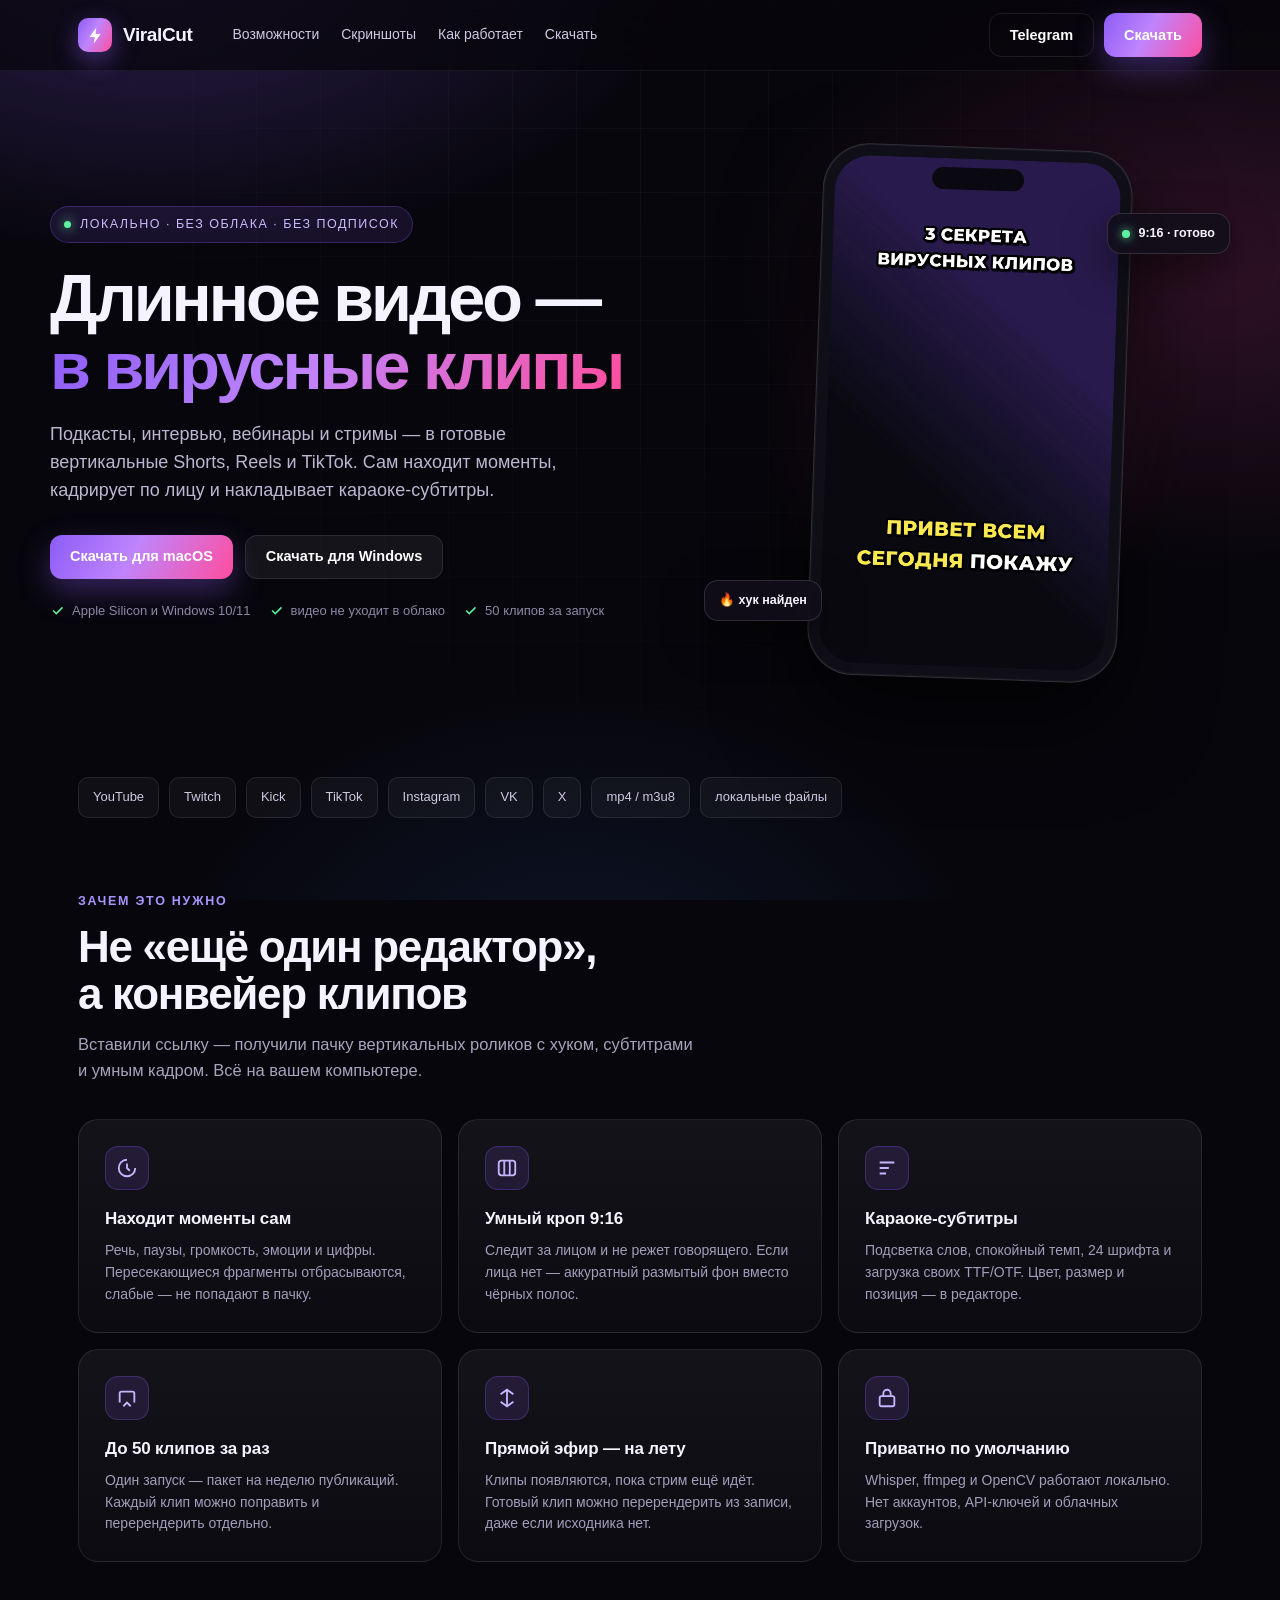
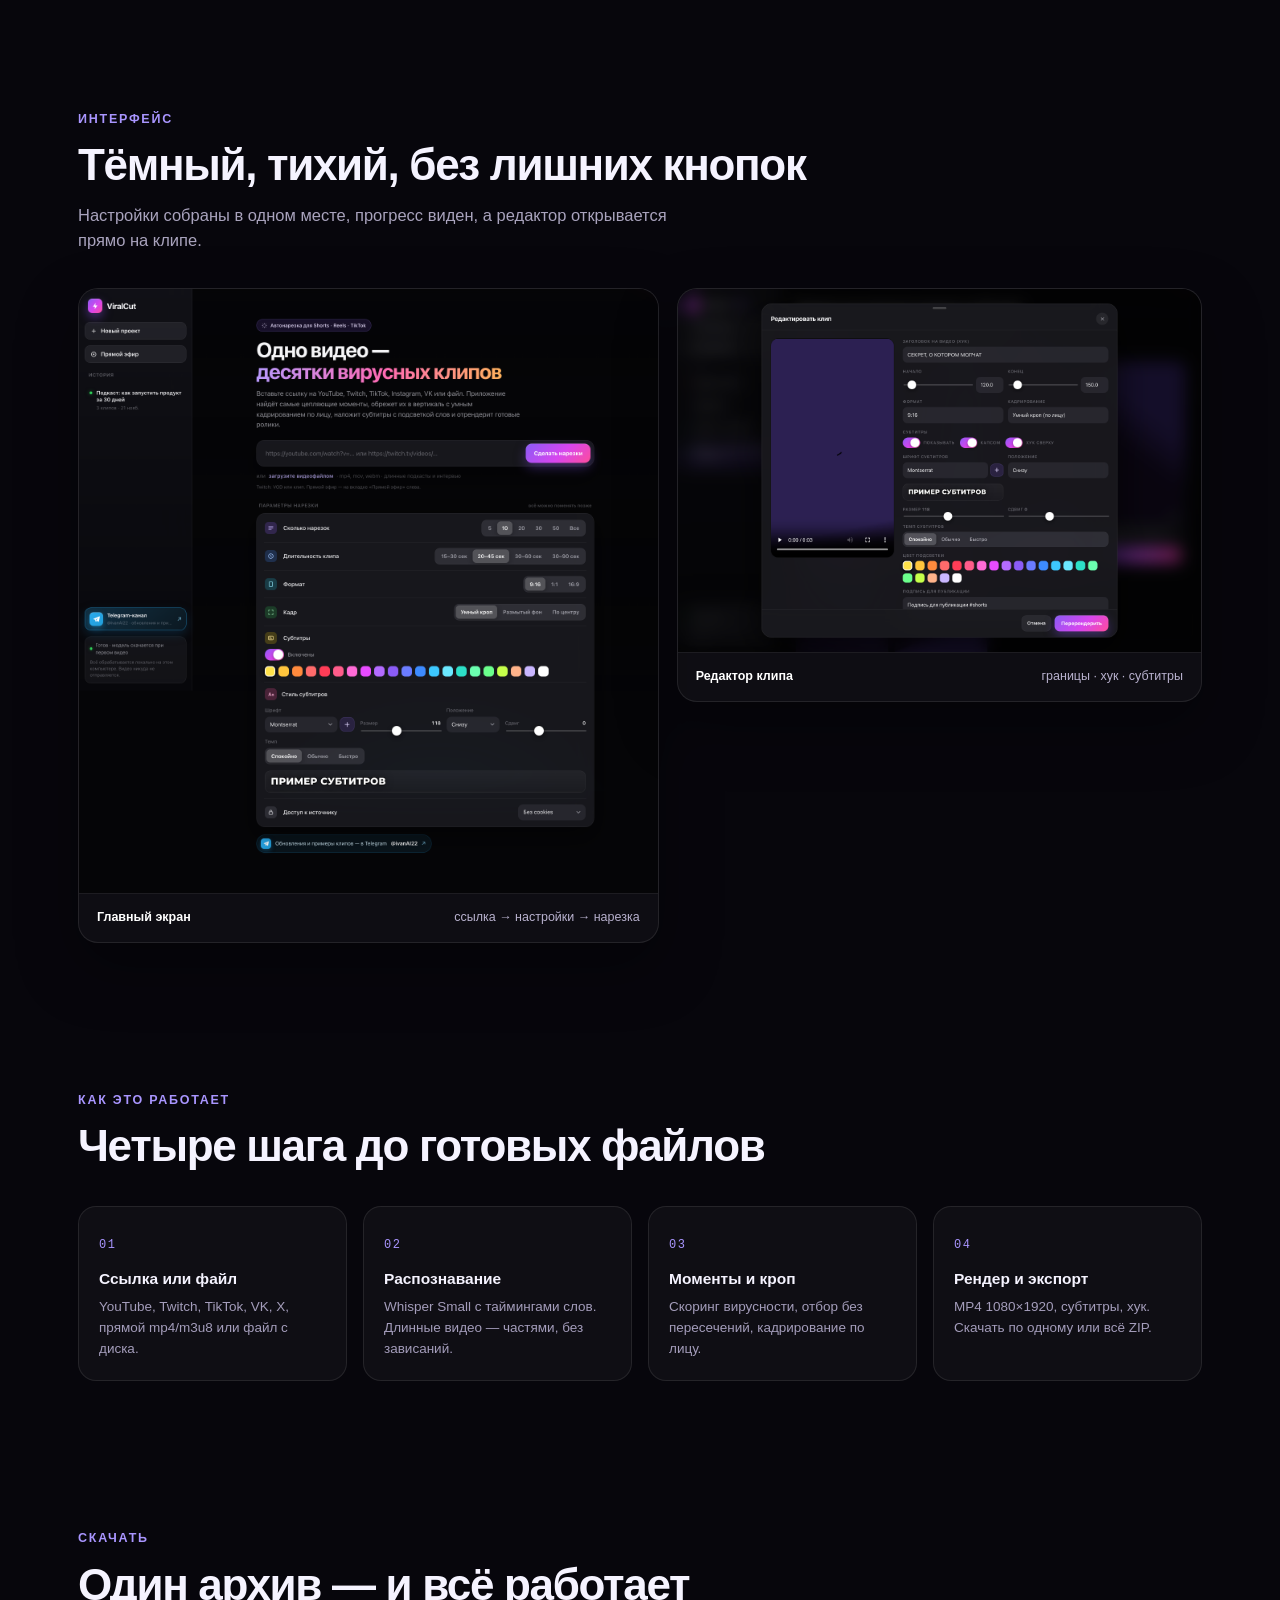
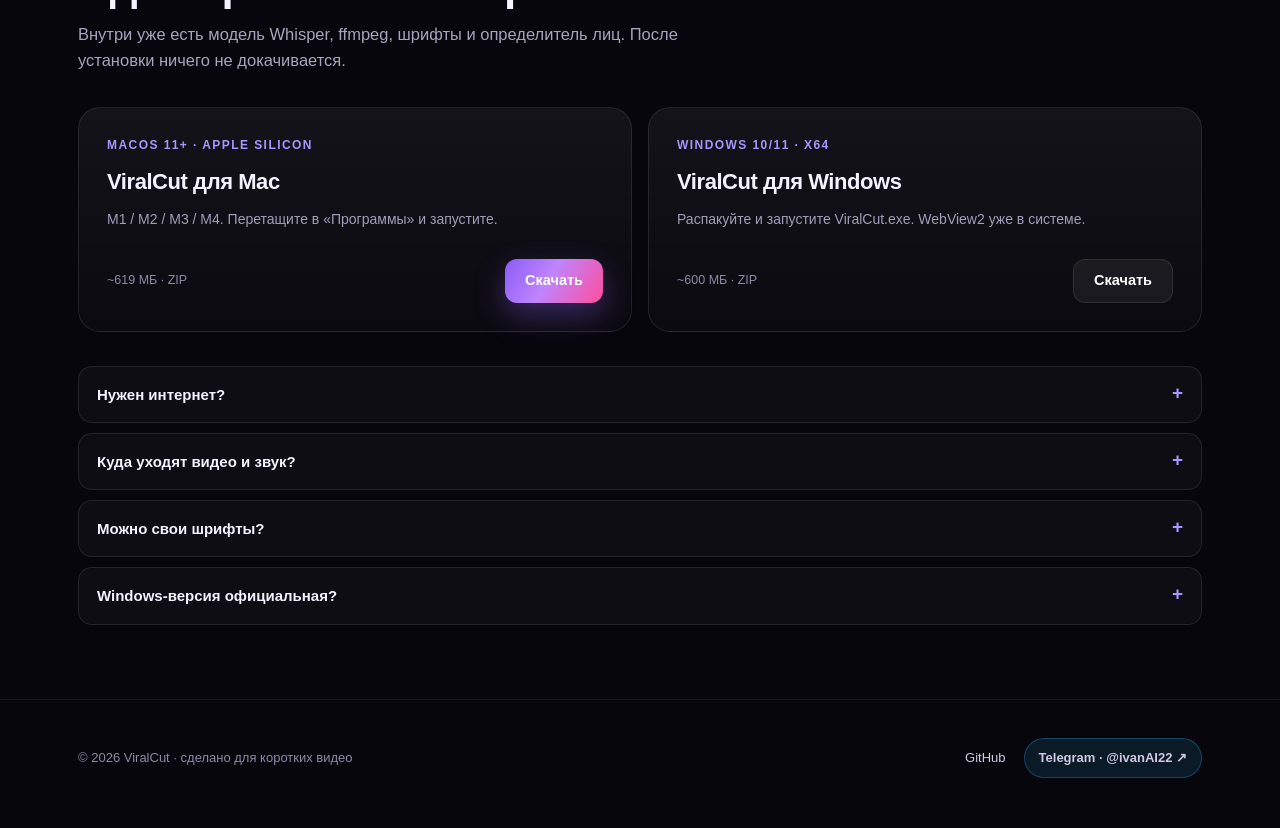
==== docs/index.html @ 321eee7c "VertCut 1.2.0: macOS + Windows, Telegram, GitHub Actions" ====
<!doctype html>
<html lang="ru">
<head>
<meta charset="utf-8">
<meta name="viewport" content="width=device-width, initial-scale=1">
<title>ViralCut — длинное видео в вирусные клипы</title>
<meta name="description" content="ViralCut нарезает длинные видео и стримы в вертикальные клипы для Shorts, Reels и TikTok. Умный кроп, караоке-субтитры, 50 клипов за запуск. Локально, без облака.">
<meta property="og:title" content="ViralCut — длинное видео в вирусные клипы">
<meta property="og:description" content="Подкасты, интервью и стримы — в готовые Shorts, Reels и TikTok. Локально, на macOS и Windows.">
<meta property="og:url" content="https://vanwild11.github.io/viralcut/">
<meta property="og:image" content="https://vanwild11.github.io/viralcut/github/social-preview.png">
<link rel="icon" href="data:image/svg+xml,%3Csvg xmlns='http://www.w3.org/2000/svg' viewBox='0 0 32 32'%3E%3Crect width='32' height='32' rx='9' fill='%238b5cf6'/%3E%3Cpath d='M18 5 9 18h6l-1 9 9-13h-6l1-9z' fill='white'/%3E%3C/svg%3E">
<style>
:root{
  --bg:#07060c; --panel:rgba(255,255,255,.045); --line:rgba(255,255,255,.09);
  --text:#f5f3ff; --muted:#a9a3bd; --violet:#8b5cf6; --pink:#ff4d9d;
  --grad:linear-gradient(120deg,#8b5cf6,#c084fc 45%,#ff4d9d);
  --ease:cubic-bezier(.2,.8,.2,1);
}
*{box-sizing:border-box}
html{scroll-behavior:smooth}
body{margin:0;background:var(--bg);color:var(--text);font:16px/1.55 -apple-system,BlinkMacSystemFont,"SF Pro Display","Segoe UI",Roboto,sans-serif;overflow-x:hidden}
a{color:inherit;text-decoration:none}
.bg{position:fixed;inset:0;z-index:-2;background:
  radial-gradient(900px 500px at 12% -5%,rgba(139,92,246,.28),transparent 60%),
  radial-gradient(800px 500px at 95% 30%,rgba(255,77,157,.16),transparent 60%),
  radial-gradient(700px 500px at 45% 110%,rgba(59,130,246,.12),transparent 60%),
  #07060c}
.bg:after{content:"";position:absolute;inset:0;background-image:linear-gradient(rgba(255,255,255,.035) 1px,transparent 1px),linear-gradient(90deg,rgba(255,255,255,.035) 1px,transparent 1px);background-size:64px 64px;mask-image:radial-gradient(ellipse at 50% 20%,#000 0%,transparent 72%)}
.wrap{max-width:1180px;margin:0 auto;padding:0 28px}
nav{position:sticky;top:0;z-index:20;backdrop-filter:blur(22px);background:rgba(7,6,12,.72);border-bottom:1px solid rgba(255,255,255,.06)}
.nav-in{height:70px;display:flex;align-items:center;gap:26px}
.brand{display:flex;align-items:center;gap:11px;font-weight:750;font-size:19px;letter-spacing:-.02em}
.mark{width:34px;height:34px;border-radius:10px;background:var(--grad);display:grid;place-items:center;box-shadow:0 8px 24px rgba(139,92,246,.45)}
.mark svg{width:19px;height:19px}
.links{display:flex;gap:22px;margin-left:14px;font-size:14px;color:#cfc9e2}
.links a:hover{color:#fff}
.nav-cta{margin-left:auto;display:flex;gap:10px;align-items:center}
.btn{display:inline-flex;align-items:center;justify-content:center;gap:9px;height:44px;padding:0 20px;border-radius:12px;font-weight:650;font-size:14.5px;border:1px solid var(--line);background:rgba(255,255,255,.06);color:#fff;transition:transform .2s var(--ease),background .2s,border-color .2s;white-space:nowrap}
.btn:hover{transform:translateY(-1px);background:rgba(255,255,255,.1);border-color:rgba(255,255,255,.18)}
.btn.primary{background:var(--grad);border:0;box-shadow:0 12px 30px rgba(139,92,246,.35)}
.btn.primary:hover{box-shadow:0 16px 40px rgba(255,77,157,.3)}
.btn.ghost{background:transparent}
.hero{padding:76px 0 64px;display:grid;grid-template-columns:1.08fr .92fr;gap:50px;align-items:center}
.eyebrow{display:inline-flex;align-items:center;gap:9px;font-size:12.5px;letter-spacing:.12em;text-transform:uppercase;color:#cbbcff;background:rgba(139,92,246,.12);border:1px solid rgba(139,92,246,.28);padding:8px 13px;border-radius:100px}
.eyebrow i{width:7px;height:7px;border-radius:50%;background:#5ef2a0;box-shadow:0 0 12px #5ef2a0}
h1{font-size:clamp(40px,5.2vw,70px);line-height:1.02;letter-spacing:-.045em;margin:22px 0 20px;font-weight:800}
.grad{background:var(--grad);-webkit-background-clip:text;background-clip:text;color:transparent}
.lead{color:#bdb6d1;font-size:18px;max-width:520px;margin:0 0 30px}
.hero-actions{display:flex;gap:12px;flex-wrap:wrap}
.hero-note{display:flex;gap:18px;margin-top:22px;color:#8f88a6;font-size:13px;flex-wrap:wrap}
.hero-note span{display:flex;align-items:center;gap:7px}
.hero-note svg{width:15px;height:15px;color:#5ef2a0}
.phone-wrap{position:relative;display:flex;justify-content:center}
.phone-wrap:before{content:"";position:absolute;width:min(420px,100%);height:420px;border-radius:50%;background:radial-gradient(circle,rgba(255,77,157,.28),transparent 65%);filter:blur(30px);top:70px}
.phone{position:relative;width:310px;border-radius:46px;background:#100e17;border:1px solid rgba(255,255,255,.14);padding:11px;box-shadow:0 40px 90px rgba(0,0,0,.65),0 0 0 1px rgba(255,255,255,.04) inset;transform:rotate(2deg)}
.phone img{display:block;width:100%;border-radius:36px}
.phone .notch{position:absolute;left:50%;top:20px;transform:translateX(-50%);width:92px;height:22px;border-radius:12px;background:#0a0810;z-index:2}
.float{position:absolute;background:rgba(18,15,27,.86);border:1px solid rgba(255,255,255,.13);border-radius:14px;padding:10px 14px;font-size:12.5px;font-weight:650;backdrop-filter:blur(14px);box-shadow:0 16px 40px rgba(0,0,0,.5);display:flex;align-items:center;gap:8px}
.float.a{top:66px;right:0}
.float.b{bottom:58px;left:-6px}
.float i{width:8px;height:8px;border-radius:50%;background:#5ef2a0;box-shadow:0 0 10px #5ef2a0}
section{padding:74px 0}
.kicker{color:#a995ff;font-size:12.5px;letter-spacing:.14em;text-transform:uppercase;font-weight:700}
h2{font-size:clamp(30px,3.6vw,44px);line-height:1.08;letter-spacing:-.03em;margin:12px 0 14px;font-weight:780}
.sub{color:var(--muted);max-width:620px;margin:0;font-size:16.5px}
.platforms{display:flex;gap:10px;flex-wrap:wrap;margin-top:34px}
.plat{font-size:13px;color:#cfc9e2;border:1px solid var(--line);background:rgba(255,255,255,.04);padding:9px 14px;border-radius:10px}
.features{display:grid;grid-template-columns:repeat(3,1fr);gap:16px;margin-top:36px}
.card{position:relative;background:linear-gradient(180deg,rgba(255,255,255,.055),rgba(255,255,255,.022));border:1px solid var(--line);border-radius:20px;padding:26px;overflow:hidden;transition:transform .25s var(--ease),border-color .25s}
.card:hover{transform:translateY(-3px);border-color:rgba(255,255,255,.18)}
.card:before{content:"";position:absolute;inset:0;background:radial-gradient(320px 160px at 10% 0%,rgba(139,92,246,.18),transparent 70%);opacity:0;transition:opacity .25s}
.card:hover:before{opacity:1}
.ico{width:44px;height:44px;border-radius:13px;display:grid;place-items:center;background:rgba(139,92,246,.14);border:1px solid rgba(139,92,246,.28);margin-bottom:16px}
.ico svg{width:22px;height:22px;color:#c4b5fd}
.card h3{margin:0 0 8px;font-size:17px;letter-spacing:-.01em}
.card p{margin:0;color:#a49dbb;font-size:14px;line-height:1.55}
.shots{display:grid;grid-template-columns:1.05fr .95fr;gap:18px;margin-top:34px;align-items:start}
.shot{border:1px solid var(--line);border-radius:20px;overflow:hidden;background:rgba(255,255,255,.03);box-shadow:0 24px 60px rgba(0,0,0,.35)}
.shot img{display:block;width:100%}
.shot .cap{display:flex;justify-content:space-between;gap:10px;padding:14px 18px;color:#b9b2cf;font-size:12.5px;border-top:1px solid rgba(255,255,255,.06)}
.shot .cap b{color:#fff;font-weight:600}
.steps{display:grid;grid-template-columns:repeat(4,1fr);gap:16px;margin-top:36px;counter-reset:s}
.step{position:relative;padding:24px 20px 20px;border-radius:18px;border:1px solid var(--line);background:rgba(255,255,255,.035)}
.step:before{counter-increment:s;content:counter(s,decimal-leading-zero);font-family:ui-monospace,Menlo,monospace;font-size:12px;color:#a995ff;letter-spacing:.12em}
.step h4{margin:12px 0 6px;font-size:15.5px}
.step p{margin:0;color:#a49dbb;font-size:13.5px}
.dl{display:grid;grid-template-columns:1fr 1fr;gap:16px;margin-top:34px}
.dlcard{border:1px solid var(--line);border-radius:22px;padding:28px;background:linear-gradient(180deg,rgba(255,255,255,.055),rgba(255,255,255,.02));display:flex;flex-direction:column;gap:10px}
.dlcard .os{font-size:12px;letter-spacing:.12em;text-transform:uppercase;color:#a995ff;font-weight:700}
.dlcard h3{margin:0;font-size:22px;letter-spacing:-.02em}
.dlcard p{margin:0;color:#a49dbb;font-size:14px}
.dlcard .meta{margin-top:auto;padding-top:18px;display:flex;align-items:center;justify-content:space-between;gap:10px;color:#8f88a6;font-size:12.5px}
.faq{margin-top:34px;display:grid;gap:10px}
details{border:1px solid var(--line);border-radius:14px;background:rgba(255,255,255,.03);padding:0 18px}
summary{cursor:pointer;padding:16px 0;font-weight:600;font-size:15px;list-style:none;display:flex;justify-content:space-between;gap:12px}
summary::-webkit-details-marker{display:none}
summary:after{content:"+";color:#a995ff;font-size:19px;line-height:1}
details[open] summary:after{content:"–"}
details p{color:#a49dbb;font-size:14px;margin:0 0 16px}
footer{border-top:1px solid rgba(255,255,255,.07);padding:38px 0 50px;color:#8f88a6;font-size:13px}
.foot{display:flex;justify-content:space-between;gap:20px;flex-wrap:wrap;align-items:center}
.foot a{color:#cfc9e2}
.foot a:hover{color:#fff}
.telegram{display:inline-flex;align-items:center;gap:9px;background:rgba(42,171,238,.12);border:1px solid rgba(42,171,238,.3);color:#bfe9ff;padding:9px 14px;border-radius:100px;font-weight:600;font-size:13px}
.telegram:hover{background:rgba(42,171,238,.2)}
@media (max-width:960px){
  .hero{grid-template-columns:1fr;padding-top:48px;gap:36px}
  .phone-wrap{order:-1}
  .phone{width:270px}
  .features{grid-template-columns:1fr 1fr}
  .steps{grid-template-columns:1fr 1fr}
  .shots,.dl{grid-template-columns:1fr}
  .links{display:none}
}
@media (max-width:620px){
  .wrap{padding:0 18px}
  .hero{padding:36px 0 30px}
  h1{font-size:40px}
  .lead{font-size:16px}
  .features{grid-template-columns:1fr}
  .steps{grid-template-columns:1fr}
  section{padding:52px 0}
  .nav-cta .btn.ghost{display:none}
  .float.a{right:0}
  .float.b{left:0}
}
</style>
</head>
<body>
<div class="bg"></div>

<nav>
  <div class="wrap nav-in">
    <a class="brand" href="#top">
      <span class="mark"><svg viewBox="0 0 24 24" fill="none"><path d="M13 2 4.5 14H11l-1 8 8.5-12H12l1-8z" fill="#fff"/></svg></span>
      ViralCut
    </a>
    <div class="links">
      <a href="#features">Возможности</a>
      <a href="#shots">Скриншоты</a>
      <a href="#how">Как работает</a>
      <a href="#download">Скачать</a>
    </div>
    <div class="nav-cta">
      <a class="btn ghost" href="https://t.me/ivanAI22">Telegram</a>
      <a class="btn primary" href="#download">Скачать</a>
    </div>
  </div>
</nav>

<main id="top">
  <div class="wrap hero">
    <div>
      <span class="eyebrow"><i></i> локально · без облака · без подписок</span>
      <h1>Длинное видео —<br><span class="grad">в вирусные клипы</span></h1>
      <p class="lead">Подкасты, интервью, вебинары и стримы — в готовые вертикальные Shorts, Reels и TikTok. Сам находит моменты, кадрирует по лицу и накладывает караоке-субтитры.</p>
      <div class="hero-actions">
        <a class="btn primary" href="https://github.com/vanwild11/viralcut/releases/latest/download/ViralCut-1.2.0-macOS-arm64.zip">Скачать для macOS</a>
        <a class="btn" href="https://github.com/vanwild11/viralcut/releases/latest/download/ViralCut-1.2.0-windows-x64.zip">Скачать для Windows</a>
      </div>
      <div class="hero-note">
        <span><svg viewBox="0 0 24 24" fill="none" stroke="currentColor" stroke-width="2.4"><path d="m5 12 5 5L20 7"/></svg> Apple Silicon и Windows 10/11</span>
        <span><svg viewBox="0 0 24 24" fill="none" stroke="currentColor" stroke-width="2.4"><path d="m5 12 5 5L20 7"/></svg> видео не уходит в облако</span>
        <span><svg viewBox="0 0 24 24" fill="none" stroke="currentColor" stroke-width="2.4"><path d="m5 12 5 5L20 7"/></svg> 50 клипов за запуск</span>
      </div>
    </div>
    <div class="phone-wrap">
      <div class="phone"><span class="notch"></span><img src="screenshots/subtitles-karaoke.png" alt="Караоке-субтитры ViralCut"></div>
      <div class="float a"><i></i> 9:16 · готово</div>
      <div class="float b">🔥 хук найден</div>
    </div>
  </div>

  <div class="wrap">
    <div class="platforms">
      <span class="plat">YouTube</span><span class="plat">Twitch</span><span class="plat">Kick</span>
      <span class="plat">TikTok</span><span class="plat">Instagram</span><span class="plat">VK</span>
      <span class="plat">X</span><span class="plat">mp4 / m3u8</span><span class="plat">локальные файлы</span>
    </div>
  </div>

  <section id="features">
    <div class="wrap">
      <div class="kicker">Зачем это нужно</div>
      <h2>Не «ещё один редактор»,<br>а конвейер клипов</h2>
      <p class="sub">Вставили ссылку — получили пачку вертикальных роликов с хуком, субтитрами и умным кадром. Всё на вашем компьютере.</p>
      <div class="features">
        <div class="card"><div class="ico"><svg viewBox="0 0 24 24" fill="none" stroke="currentColor" stroke-width="2"><path d="M12 3a9 9 0 1 0 9 9"/><path d="M12 7v5l3 3"/></svg></div><h3>Находит моменты сам</h3><p>Речь, паузы, громкость, эмоции и цифры. Пересекающиеся фрагменты отбрасываются, слабые — не попадают в пачку.</p></div>
        <div class="card"><div class="ico"><svg viewBox="0 0 24 24" fill="none" stroke="currentColor" stroke-width="2"><rect x="3" y="4" width="18" height="16" rx="3"/><path d="M9 4v16M15 4v16"/></svg></div><h3>Умный кроп 9:16</h3><p>Следит за лицом и не режет говорящего. Если лица нет — аккуратный размытый фон вместо чёрных полос.</p></div>
        <div class="card"><div class="ico"><svg viewBox="0 0 24 24" fill="none" stroke="currentColor" stroke-width="2"><path d="M4 6h16M4 12h10M4 18h7"/></svg></div><h3>Караоке-субтитры</h3><p>Подсветка слов, спокойный темп, 24 шрифта и загрузка своих TTF/OTF. Цвет, размер и позиция — в редакторе.</p></div>
        <div class="card"><div class="ico"><svg viewBox="0 0 24 24" fill="none" stroke="currentColor" stroke-width="2"><path d="M4 17V7a2 2 0 0 1 2-2h12a2 2 0 0 1 2 2v10"/><path d="m8 21 4-4 4 4"/></svg></div><h3>До 50 клипов за раз</h3><p>Один запуск — пакет на неделю публикаций. Каждый клип можно поправить и перерендерить отдельно.</p></div>
        <div class="card"><div class="ico"><svg viewBox="0 0 24 24" fill="none" stroke="currentColor" stroke-width="2"><path d="M12 3v18M5 8l7-5 7 5M5 16l7 5 7-5"/></svg></div><h3>Прямой эфир — на лету</h3><p>Клипы появляются, пока стрим ещё идёт. Готовый клип можно перерендерить из записи, даже если исходника нет.</p></div>
        <div class="card"><div class="ico"><svg viewBox="0 0 24 24" fill="none" stroke="currentColor" stroke-width="2"><rect x="4" y="10" width="16" height="11" rx="2"/><path d="M8 10V7a4 4 0 0 1 8 0v3"/></svg></div><h3>Приватно по умолчанию</h3><p>Whisper, ffmpeg и OpenCV работают локально. Нет аккаунтов, API-ключей и облачных загрузок.</p></div>
      </div>
    </div>
  </section>

  <section id="shots">
    <div class="wrap">
      <div class="kicker">Интерфейс</div>
      <h2>Тёмный, тихий, без лишних кнопок</h2>
      <p class="sub">Настройки собраны в одном месте, прогресс виден, а редактор открывается прямо на клипе.</p>
      <div class="shots">
        <div class="shot"><img src="screenshots/ui-home-ios.png" alt="Главный экран ViralCut"><div class="cap"><b>Главный экран</b><span>ссылка → настройки → нарезка</span></div></div>
        <div class="shot"><img src="screenshots/ui-editor-ios.png" alt="Редактор клипа"><div class="cap"><b>Редактор клипа</b><span>границы · хук · субтитры</span></div></div>
      </div>
    </div>
  </section>

  <section id="how">
    <div class="wrap">
      <div class="kicker">Как это работает</div>
      <h2>Четыре шага до готовых файлов</h2>
      <div class="steps">
        <div class="step"><h4>Ссылка или файл</h4><p>YouTube, Twitch, TikTok, VK, X, прямой mp4/m3u8 или файл с диска.</p></div>
        <div class="step"><h4>Распознавание</h4><p>Whisper Small с таймингами слов. Длинные видео — частями, без зависаний.</p></div>
        <div class="step"><h4>Моменты и кроп</h4><p>Скоринг вирусности, отбор без пересечений, кадрирование по лицу.</p></div>
        <div class="step"><h4>Рендер и экспорт</h4><p>MP4 1080×1920, субтитры, хук. Скачать по одному или всё ZIP.</p></div>
      </div>
    </div>
  </section>

  <section id="download">
    <div class="wrap">
      <div class="kicker">Скачать</div>
      <h2>Один архив — и всё работает</h2>
      <p class="sub">Внутри уже есть модель Whisper, ffmpeg, шрифты и определитель лиц. После установки ничего не докачивается.</p>
      <div class="dl">
        <div class="dlcard">
          <span class="os">macOS 11+ · Apple Silicon</span>
          <h3>ViralCut для Mac</h3>
          <p>M1 / M2 / M3 / M4. Перетащите в «Программы» и запустите.</p>
          <div class="meta"><span>~619 МБ · ZIP</span><a class="btn primary" href="https://github.com/vanwild11/viralcut/releases/latest/download/ViralCut-1.2.0-macOS-arm64.zip">Скачать</a></div>
        </div>
        <div class="dlcard">
          <span class="os">Windows 10/11 · x64</span>
          <h3>ViralCut для Windows</h3>
          <p>Распакуйте и запустите ViralCut.exe. WebView2 уже в системе.</p>
          <div class="meta"><span>~600 МБ · ZIP</span><a class="btn" href="https://github.com/vanwild11/viralcut/releases/latest/download/ViralCut-1.2.0-windows-x64.zip">Скачать</a></div>
        </div>
      </div>
      <div class="faq">
        <details><summary>Нужен интернет?</summary><p>Только чтобы скачать видео по ссылке. Нарезка, распознавание и рендер идут локально.</p></details>
        <details><summary>Куда уходят видео и звук?</summary><p>Никуда. Всё лежит в папке приложения на вашем компьютере: `%APPDATA%\\ViralCut` на Windows или `~/Library/Application Support/ViralCut` на macOS.</p></details>
        <details><summary>Можно свои шрифты?</summary><p>Да, TTF/OTF загружаются в редакторе и шаблоне. В комплекте 24 шрифта, включая рукописные и спортивные.</p></details>
        <details><summary>Windows-версия официальная?</summary><p>Да, собирается из того же кода через GitHub Actions. macOS-архив подписан ad-hoc, поэтому первый запуск может потребовать «Открыть» через правый клик.</p></details>
      </div>
    </div>
  </section>
</main>

<footer>
  <div class="wrap foot">
    <div>© 2026 ViralCut · сделано для коротких видео</div>
    <div style="display:flex;gap:18px;align-items:center;flex-wrap:wrap">
      <a href="https://github.com/vanwild11/viralcut">GitHub</a>
      <a class="telegram" href="https://t.me/ivanAI22">Telegram · @ivanAI22 ↗</a>
    </div>
  </div>
</footer>
</body>
</html>
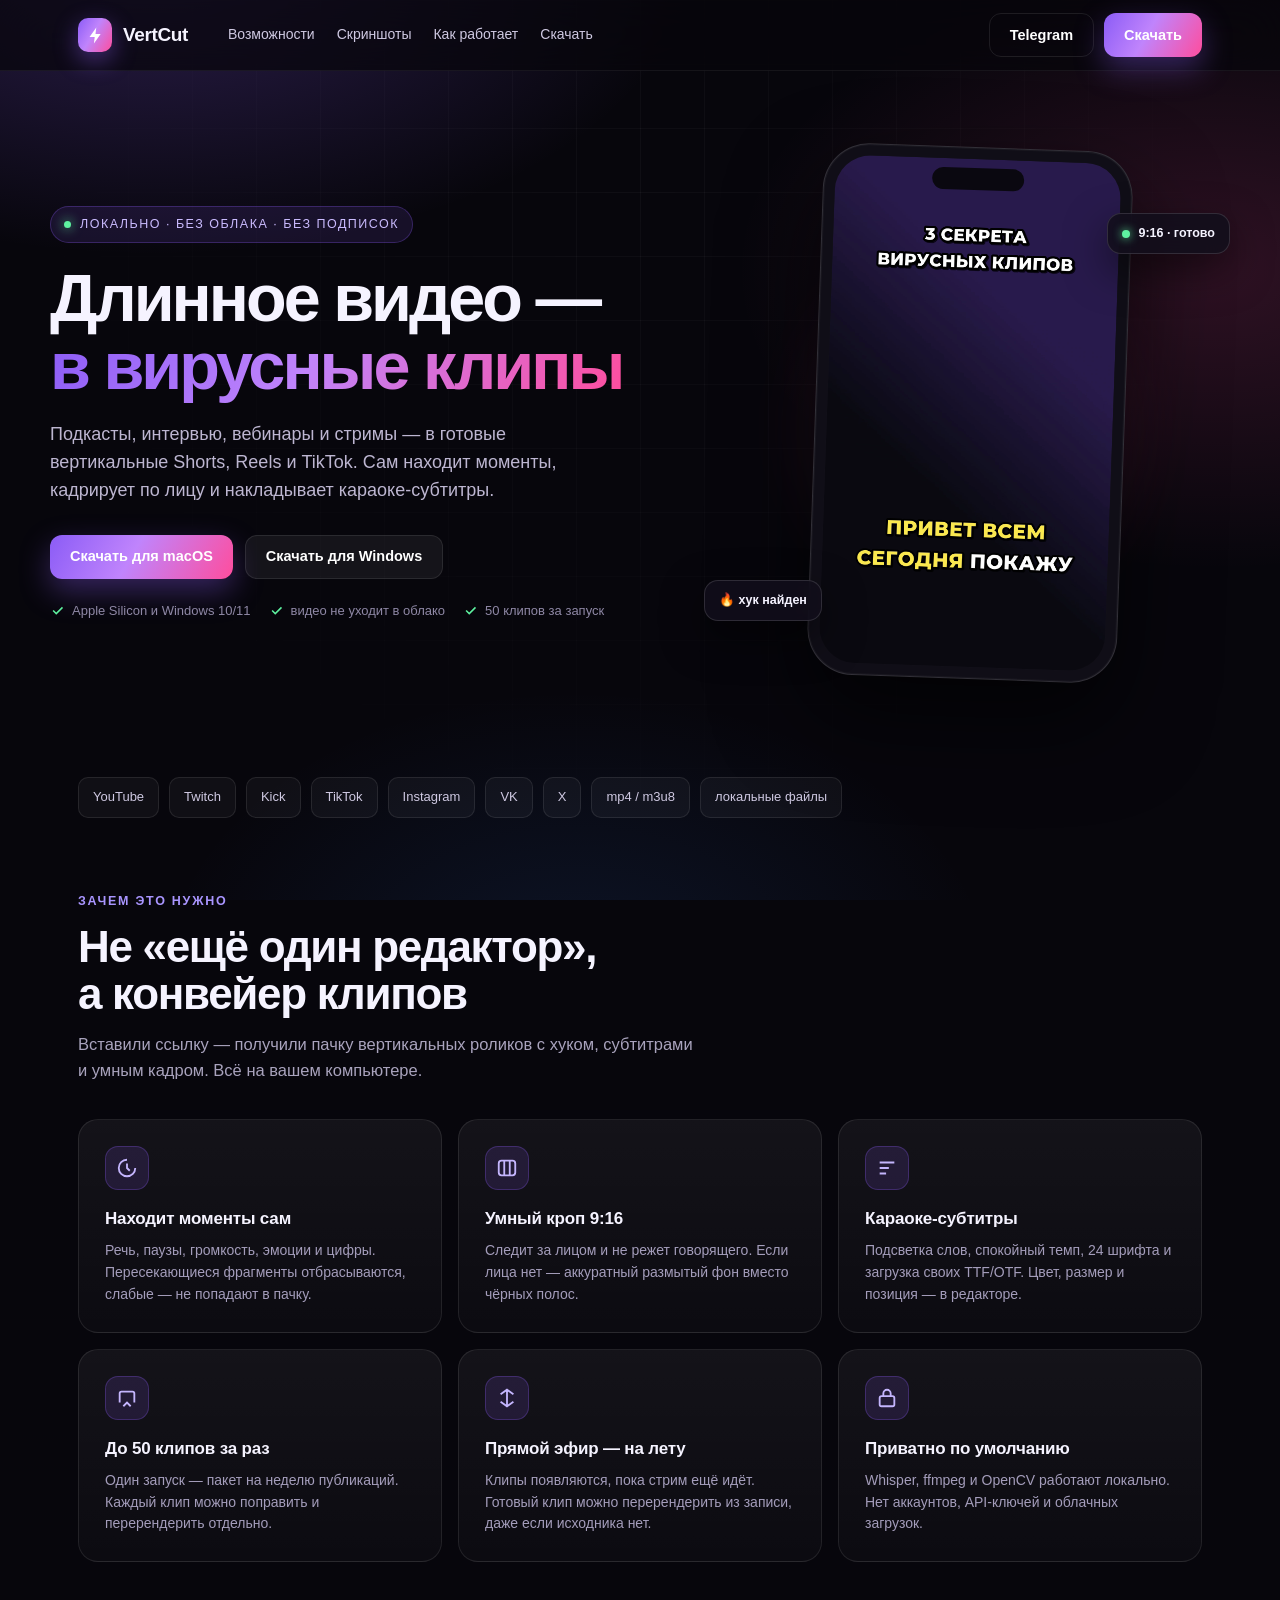
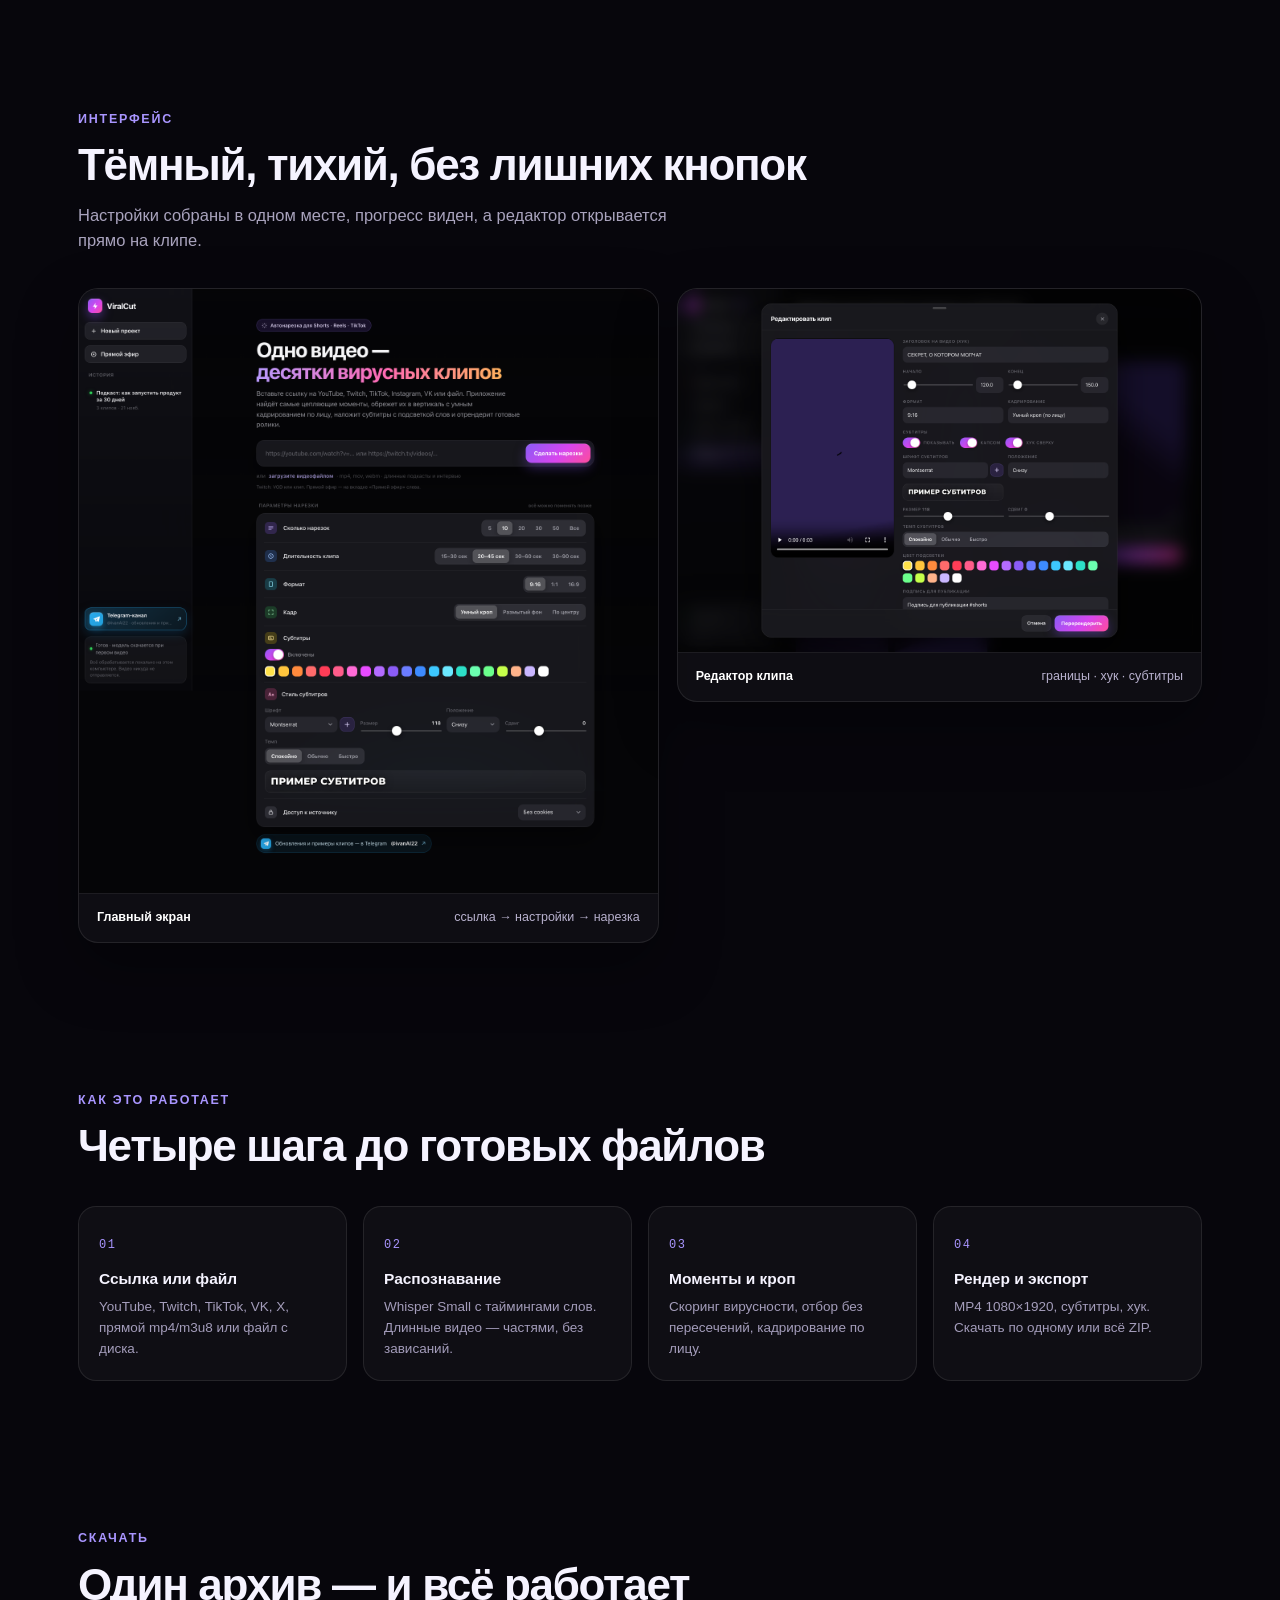
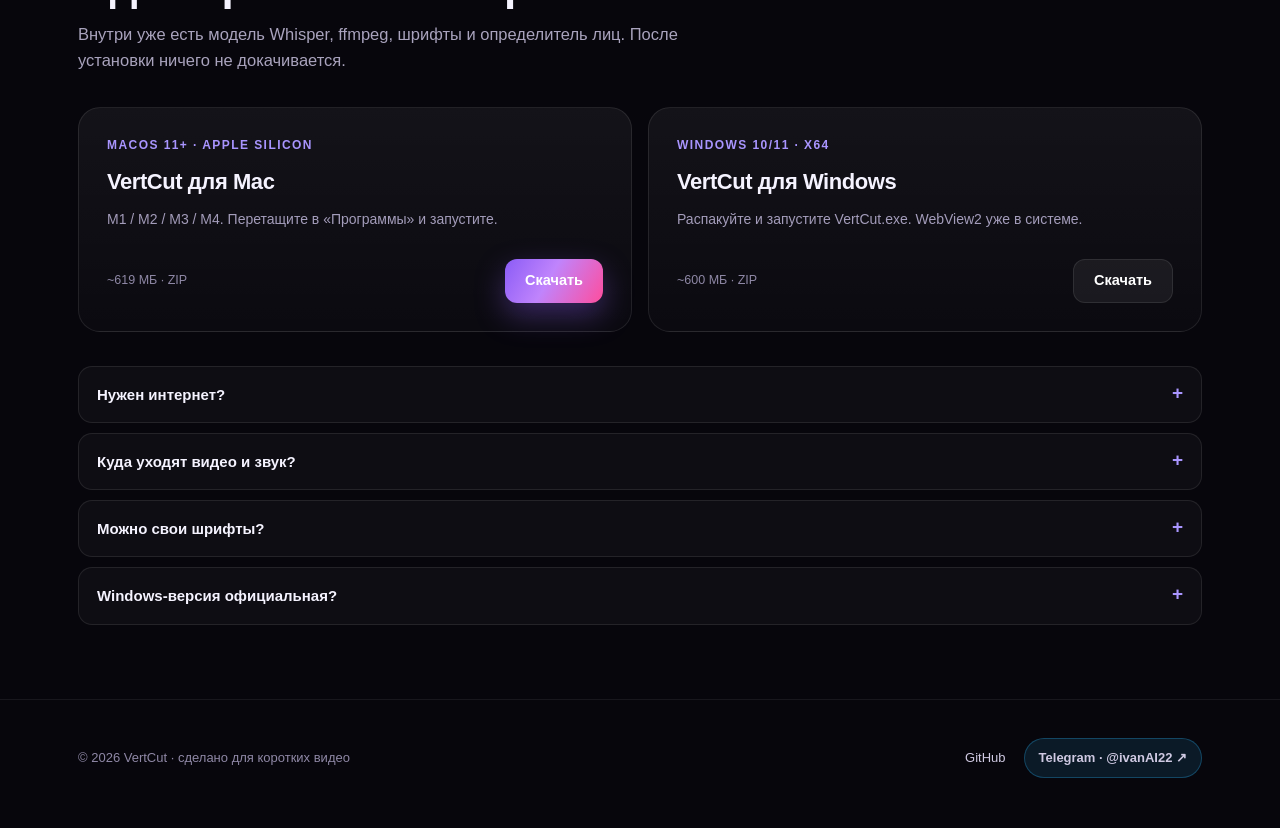
==== commit fc0302e1: "Rebrand to VertCut: package, paths, blue palette, new icon vertcut -> vertcut package, VERTCUT_* -> " ====
--- a/docs/index.html
+++ b/docs/index.html
@@ -3,12 +3,12 @@
 <head>
 <meta charset="utf-8">
 <meta name="viewport" content="width=device-width, initial-scale=1">
-<title>ViralCut — длинное видео в вирусные клипы</title>
-<meta name="description" content="ViralCut нарезает длинные видео и стримы в вертикальные клипы для Shorts, Reels и TikTok. Умный кроп, караоке-субтитры, 50 клипов за запуск. Локально, без облака.">
-<meta property="og:title" content="ViralCut — длинное видео в вирусные клипы">
+<title>VertCut — длинное видео в вирусные клипы</title>
+<meta name="description" content="VertCut нарезает длинные видео и стримы в вертикальные клипы для Shorts, Reels и TikTok. Умный кроп, караоке-субтитры, 50 клипов за запуск. Локально, без облака.">
+<meta property="og:title" content="VertCut — длинное видео в вирусные клипы">
 <meta property="og:description" content="Подкасты, интервью и стримы — в готовые Shorts, Reels и TikTok. Локально, на macOS и Windows.">
-<meta property="og:url" content="https://vanwild11.github.io/viralcut/">
-<meta property="og:image" content="https://vanwild11.github.io/viralcut/github/social-preview.png">
+<meta property="og:url" content="https://vanwild11.github.io/vertcut/">
+<meta property="og:image" content="https://vanwild11.github.io/vertcut/github/social-preview.png">
 <link rel="icon" href="data:image/svg+xml,%3Csvg xmlns='http://www.w3.org/2000/svg' viewBox='0 0 32 32'%3E%3Crect width='32' height='32' rx='9' fill='%238b5cf6'/%3E%3Cpath d='M18 5 9 18h6l-1 9 9-13h-6l1-9z' fill='white'/%3E%3C/svg%3E">
 <style>
 :root{
@@ -134,7 +134,7 @@
   <div class="wrap nav-in">
     <a class="brand" href="#top">
       <span class="mark"><svg viewBox="0 0 24 24" fill="none"><path d="M13 2 4.5 14H11l-1 8 8.5-12H12l1-8z" fill="#fff"/></svg></span>
-      ViralCut
+      VertCut
     </a>
     <div class="links">
       <a href="#features">Возможности</a>
@@ -156,8 +156,8 @@
       <h1>Длинное видео —<br><span class="grad">в вирусные клипы</span></h1>
       <p class="lead">Подкасты, интервью, вебинары и стримы — в готовые вертикальные Shorts, Reels и TikTok. Сам находит моменты, кадрирует по лицу и накладывает караоке-субтитры.</p>
       <div class="hero-actions">
-        <a class="btn primary" href="https://github.com/vanwild11/viralcut/releases/latest/download/ViralCut-1.2.0-macOS-arm64.zip">Скачать для macOS</a>
-        <a class="btn" href="https://github.com/vanwild11/viralcut/releases/latest/download/ViralCut-1.2.0-windows-x64.zip">Скачать для Windows</a>
+        <a class="btn primary" href="https://github.com/vanwild11/viralcut/releases/latest/download/VertCut-1.2.1-macOS-arm64.zip">Скачать для macOS</a>
+        <a class="btn" href="https://github.com/vanwild11/viralcut/releases/latest/download/VertCut-1.2.1-windows-x64.zip">Скачать для Windows</a>
       </div>
       <div class="hero-note">
         <span><svg viewBox="0 0 24 24" fill="none" stroke="currentColor" stroke-width="2.4"><path d="m5 12 5 5L20 7"/></svg> Apple Silicon и Windows 10/11</span>
@@ -166,7 +166,7 @@
       </div>
     </div>
     <div class="phone-wrap">
-      <div class="phone"><span class="notch"></span><img src="screenshots/subtitles-karaoke.png" alt="Караоке-субтитры ViralCut"></div>
+      <div class="phone"><span class="notch"></span><img src="screenshots/subtitles-karaoke.png" alt="Караоке-субтитры VertCut"></div>
       <div class="float a"><i></i> 9:16 · готово</div>
       <div class="float b">🔥 хук найден</div>
     </div>
@@ -202,7 +202,7 @@
       <h2>Тёмный, тихий, без лишних кнопок</h2>
       <p class="sub">Настройки собраны в одном месте, прогресс виден, а редактор открывается прямо на клипе.</p>
       <div class="shots">
-        <div class="shot"><img src="screenshots/ui-home-ios.png" alt="Главный экран ViralCut"><div class="cap"><b>Главный экран</b><span>ссылка → настройки → нарезка</span></div></div>
+        <div class="shot"><img src="screenshots/ui-home-ios.png" alt="Главный экран VertCut"><div class="cap"><b>Главный экран</b><span>ссылка → настройки → нарезка</span></div></div>
         <div class="shot"><img src="screenshots/ui-editor-ios.png" alt="Редактор клипа"><div class="cap"><b>Редактор клипа</b><span>границы · хук · субтитры</span></div></div>
       </div>
     </div>
@@ -229,20 +229,20 @@
       <div class="dl">
         <div class="dlcard">
           <span class="os">macOS 11+ · Apple Silicon</span>
-          <h3>ViralCut для Mac</h3>
+          <h3>VertCut для Mac</h3>
           <p>M1 / M2 / M3 / M4. Перетащите в «Программы» и запустите.</p>
-          <div class="meta"><span>~619 МБ · ZIP</span><a class="btn primary" href="https://github.com/vanwild11/viralcut/releases/latest/download/ViralCut-1.2.0-macOS-arm64.zip">Скачать</a></div>
+          <div class="meta"><span>~619 МБ · ZIP</span><a class="btn primary" href="https://github.com/vanwild11/viralcut/releases/latest/download/VertCut-1.2.1-macOS-arm64.zip">Скачать</a></div>
         </div>
         <div class="dlcard">
           <span class="os">Windows 10/11 · x64</span>
-          <h3>ViralCut для Windows</h3>
-          <p>Распакуйте и запустите ViralCut.exe. WebView2 уже в системе.</p>
-          <div class="meta"><span>~600 МБ · ZIP</span><a class="btn" href="https://github.com/vanwild11/viralcut/releases/latest/download/ViralCut-1.2.0-windows-x64.zip">Скачать</a></div>
+          <h3>VertCut для Windows</h3>
+          <p>Распакуйте и запустите VertCut.exe. WebView2 уже в системе.</p>
+          <div class="meta"><span>~600 МБ · ZIP</span><a class="btn" href="https://github.com/vanwild11/viralcut/releases/latest/download/VertCut-1.2.1-windows-x64.zip">Скачать</a></div>
         </div>
       </div>
       <div class="faq">
         <details><summary>Нужен интернет?</summary><p>Только чтобы скачать видео по ссылке. Нарезка, распознавание и рендер идут локально.</p></details>
-        <details><summary>Куда уходят видео и звук?</summary><p>Никуда. Всё лежит в папке приложения на вашем компьютере: `%APPDATA%\\ViralCut` на Windows или `~/Library/Application Support/ViralCut` на macOS.</p></details>
+        <details><summary>Куда уходят видео и звук?</summary><p>Никуда. Всё лежит в папке приложения на вашем компьютере: `%APPDATA%\\VertCut` на Windows или `~/Library/Application Support/VertCut` на macOS.</p></details>
         <details><summary>Можно свои шрифты?</summary><p>Да, TTF/OTF загружаются в редакторе и шаблоне. В комплекте 24 шрифта, включая рукописные и спортивные.</p></details>
         <details><summary>Windows-версия официальная?</summary><p>Да, собирается из того же кода через GitHub Actions. macOS-архив подписан ad-hoc, поэтому первый запуск может потребовать «Открыть» через правый клик.</p></details>
       </div>
@@ -252,7 +252,7 @@
 
 <footer>
   <div class="wrap foot">
-    <div>© 2026 ViralCut · сделано для коротких видео</div>
+    <div>© 2026 VertCut · сделано для коротких видео</div>
     <div style="display:flex;gap:18px;align-items:center;flex-wrap:wrap">
       <a href="https://github.com/vanwild11/viralcut">GitHub</a>
       <a class="telegram" href="https://t.me/ivanAI22">Telegram · @ivanAI22 ↗</a>
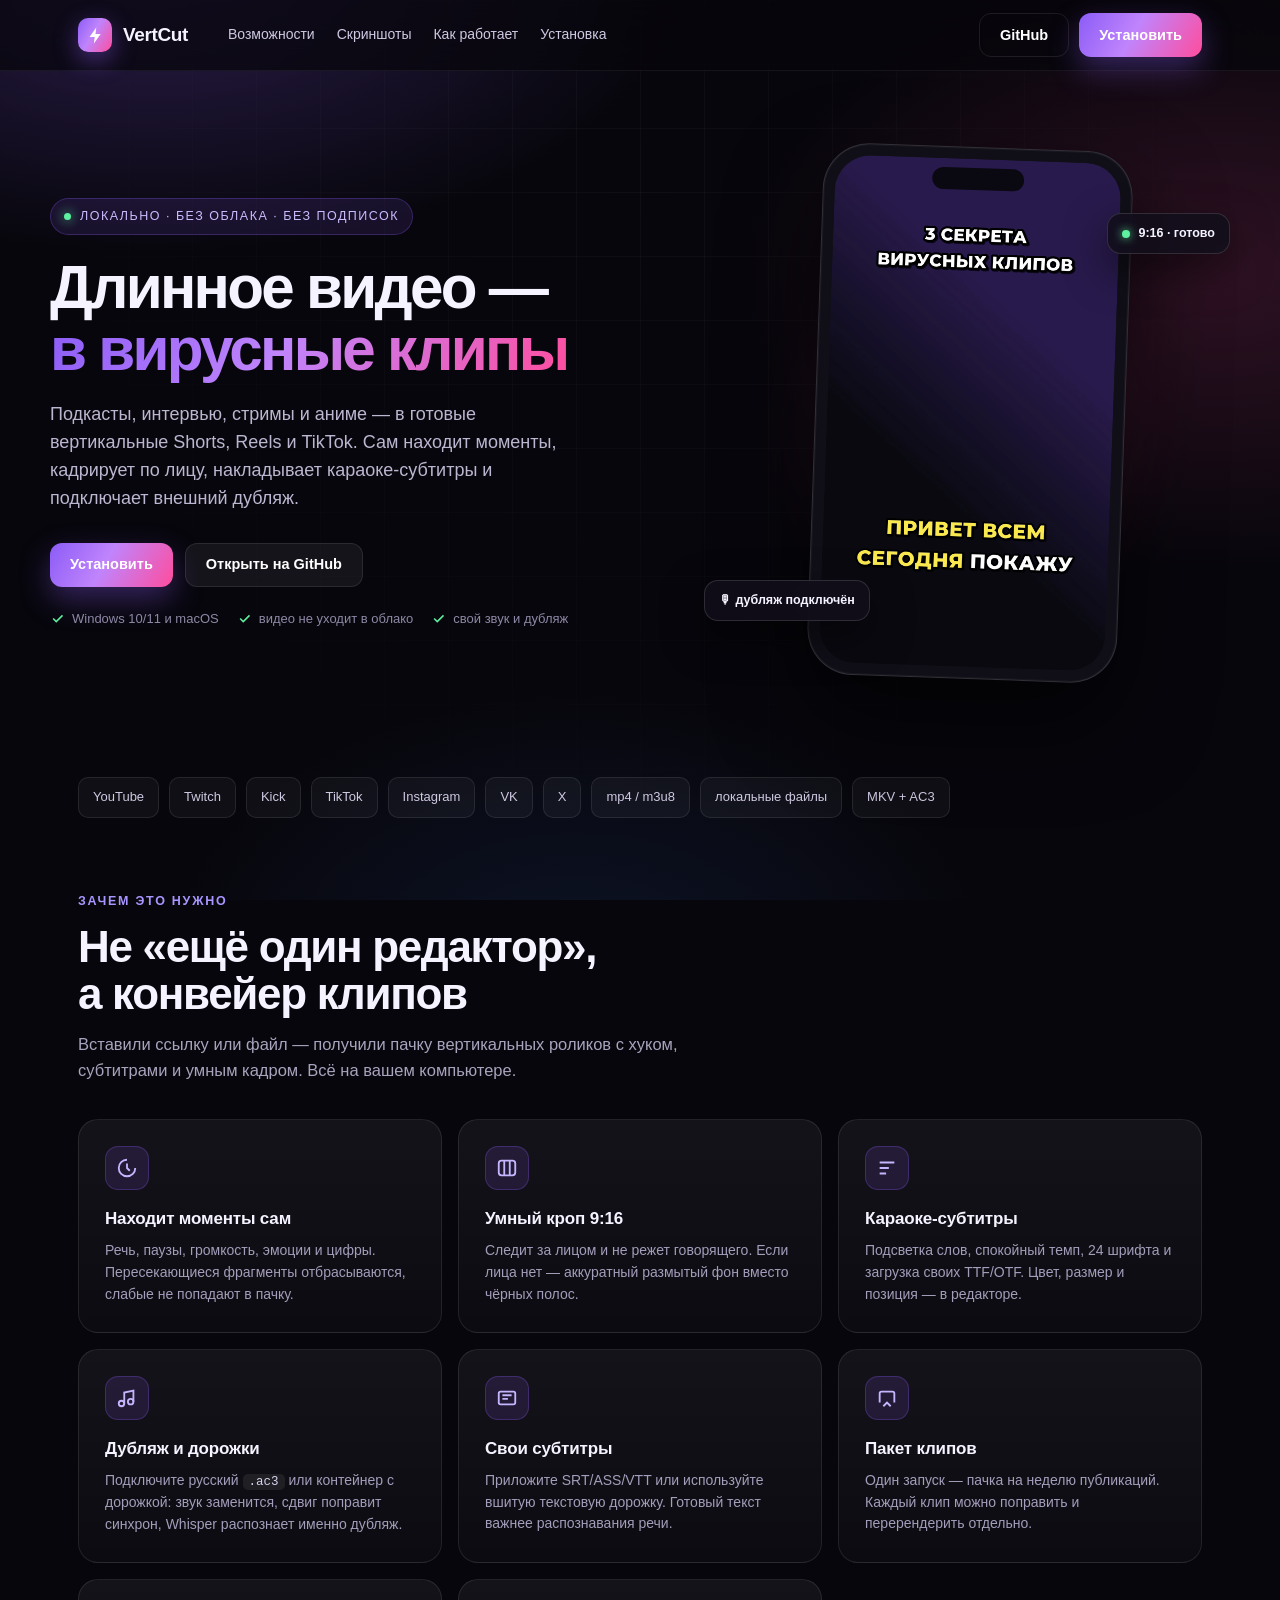
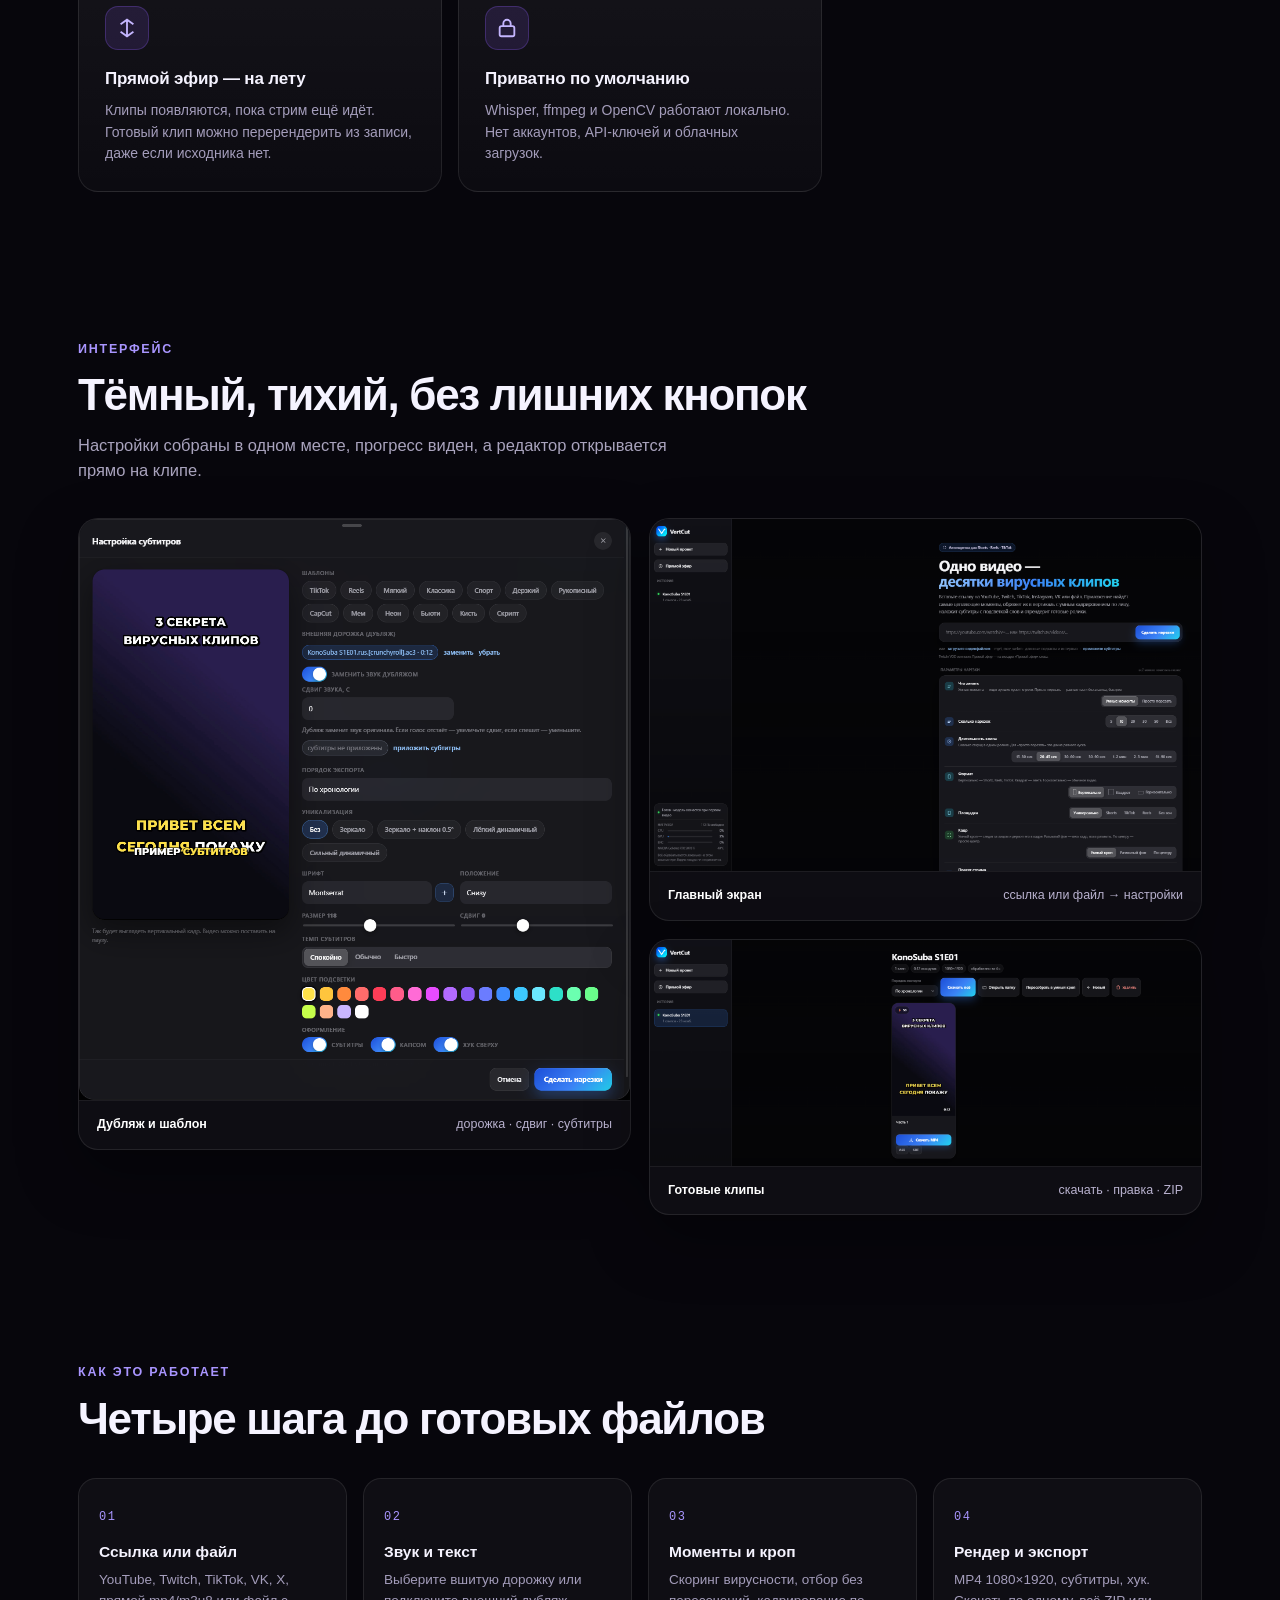
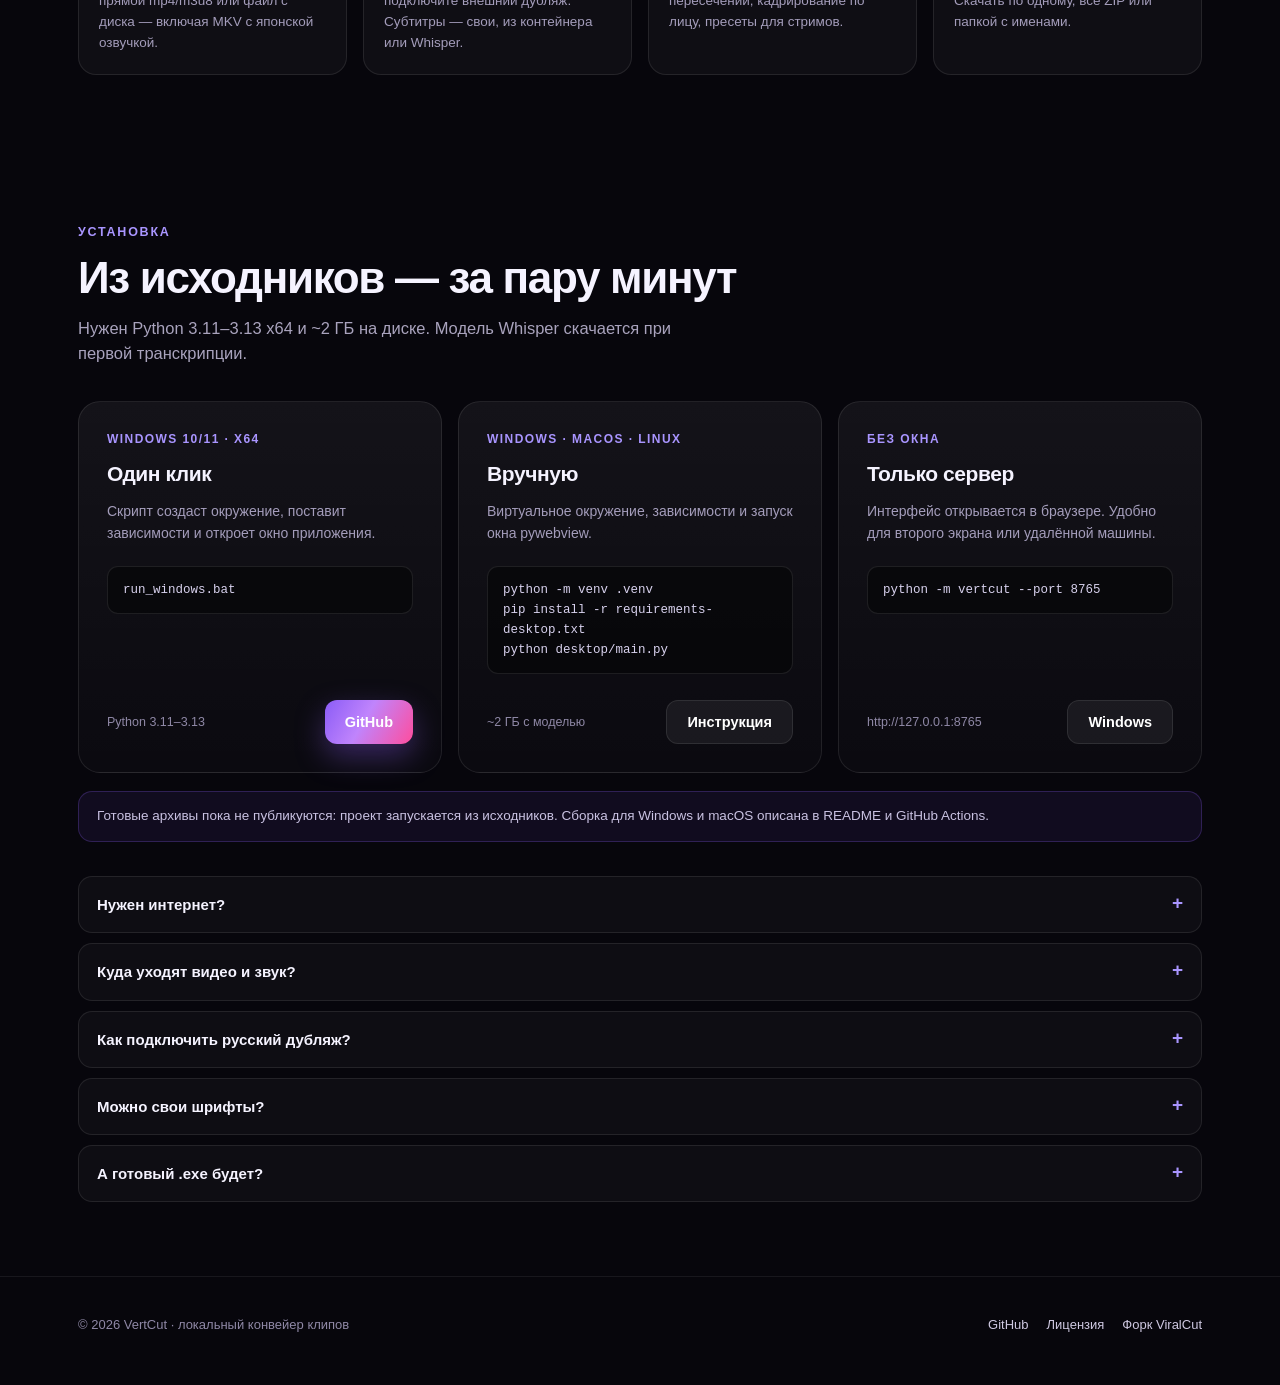
==== commit 3c9423a3: "Landing page, README and fresh screenshots for GitHub" ====
--- a/docs/index.html
+++ b/docs/index.html
@@ -3,12 +3,15 @@
 <head>
 <meta charset="utf-8">
 <meta name="viewport" content="width=device-width, initial-scale=1">
-<title>VertCut — длинное видео в вирусные клипы</title>
-<meta name="description" content="VertCut нарезает длинные видео и стримы в вертикальные клипы для Shorts, Reels и TikTok. Умный кроп, караоке-субтитры, 50 клипов за запуск. Локально, без облака.">
-<meta property="og:title" content="VertCut — длинное видео в вирусные клипы">
-<meta property="og:description" content="Подкасты, интервью и стримы — в готовые Shorts, Reels и TikTok. Локально, на macOS и Windows.">
-<meta property="og:url" content="https://vanwild11.github.io/vertcut/">
-<meta property="og:image" content="https://vanwild11.github.io/vertcut/github/social-preview.png">
+<title>VertCut — длинное видео в вертикальные клипы</title>
+<meta name="description" content="VertCut — локальная нарезка длинных видео в вертикальные клипы с умным кропом, караоке-субтитрами, внешним дубляжом и пресетами для стримов. Без облака и подписок.">
+<meta property="og:title" content="VertCut — длинное видео в вертикальные клипы">
+<meta property="og:description" content="Сам находит моменты, кадрирует по лицу, накладывает караоке-субтитры. Подключает внешний русский дубляж. Всё локально.">
+<meta property="og:type" content="website">
+<meta property="og:url" content="https://sulinetz.github.io/vertcut/">
+<meta property="og:image" content="https://sulinetz.github.io/vertcut/screenshots/vertcut-results.png">
+<meta property="og:site_name" content="VertCut">
+<meta name="twitter:card" content="summary_large_image">
 <link rel="icon" href="data:image/svg+xml,%3Csvg xmlns='http://www.w3.org/2000/svg' viewBox='0 0 32 32'%3E%3Crect width='32' height='32' rx='9' fill='%238b5cf6'/%3E%3Cpath d='M18 5 9 18h6l-1 9 9-13h-6l1-9z' fill='white'/%3E%3C/svg%3E">
 <style>
 :root{
@@ -44,9 +47,9 @@
 .hero{padding:76px 0 64px;display:grid;grid-template-columns:1.08fr .92fr;gap:50px;align-items:center}
 .eyebrow{display:inline-flex;align-items:center;gap:9px;font-size:12.5px;letter-spacing:.12em;text-transform:uppercase;color:#cbbcff;background:rgba(139,92,246,.12);border:1px solid rgba(139,92,246,.28);padding:8px 13px;border-radius:100px}
 .eyebrow i{width:7px;height:7px;border-radius:50%;background:#5ef2a0;box-shadow:0 0 12px #5ef2a0}
-h1{font-size:clamp(40px,5.2vw,70px);line-height:1.02;letter-spacing:-.045em;margin:22px 0 20px;font-weight:800}
+h1{font-size:clamp(38px,4.7vw,64px);line-height:1.03;letter-spacing:-.045em;margin:22px 0 20px;font-weight:800}
 .grad{background:var(--grad);-webkit-background-clip:text;background-clip:text;color:transparent}
-.lead{color:#bdb6d1;font-size:18px;max-width:520px;margin:0 0 30px}
+.lead{color:#bdb6d1;font-size:18px;max-width:530px;margin:0 0 30px}
 .hero-actions{display:flex;gap:12px;flex-wrap:wrap}
 .hero-note{display:flex;gap:18px;margin-top:22px;color:#8f88a6;font-size:13px;flex-wrap:wrap}
 .hero-note span{display:flex;align-items:center;gap:7px}
@@ -63,7 +66,7 @@
 section{padding:74px 0}
 .kicker{color:#a995ff;font-size:12.5px;letter-spacing:.14em;text-transform:uppercase;font-weight:700}
 h2{font-size:clamp(30px,3.6vw,44px);line-height:1.08;letter-spacing:-.03em;margin:12px 0 14px;font-weight:780}
-.sub{color:var(--muted);max-width:620px;margin:0;font-size:16.5px}
+.sub{color:var(--muted);max-width:640px;margin:0;font-size:16.5px}
 .platforms{display:flex;gap:10px;flex-wrap:wrap;margin-top:34px}
 .plat{font-size:13px;color:#cfc9e2;border:1px solid var(--line);background:rgba(255,255,255,.04);padding:9px 14px;border-radius:10px}
 .features{display:grid;grid-template-columns:repeat(3,1fr);gap:16px;margin-top:36px}
@@ -75,7 +78,11 @@
 .ico svg{width:22px;height:22px;color:#c4b5fd}
 .card h3{margin:0 0 8px;font-size:17px;letter-spacing:-.01em}
 .card p{margin:0;color:#a49dbb;font-size:14px;line-height:1.55}
-.shots{display:grid;grid-template-columns:1.05fr .95fr;gap:18px;margin-top:34px;align-items:start}
+.card code,.step code{padding:1px 6px;border-radius:5px;background:rgba(255,255,255,.07);color:#d8d2ee;font-size:12.5px}
+.shots{display:grid;gap:18px;margin-top:34px;align-items:start}
+.shots.two{grid-template-columns:1.05fr .95fr}
+.shots.feature{grid-template-columns:1fr 1fr}
+.stack{display:grid;gap:18px}
 .shot{border:1px solid var(--line);border-radius:20px;overflow:hidden;background:rgba(255,255,255,.03);box-shadow:0 24px 60px rgba(0,0,0,.35)}
 .shot img{display:block;width:100%}
 .shot .cap{display:flex;justify-content:space-between;gap:10px;padding:14px 18px;color:#b9b2cf;font-size:12.5px;border-top:1px solid rgba(255,255,255,.06)}
@@ -85,12 +92,14 @@
 .step:before{counter-increment:s;content:counter(s,decimal-leading-zero);font-family:ui-monospace,Menlo,monospace;font-size:12px;color:#a995ff;letter-spacing:.12em}
 .step h4{margin:12px 0 6px;font-size:15.5px}
 .step p{margin:0;color:#a49dbb;font-size:13.5px}
-.dl{display:grid;grid-template-columns:1fr 1fr;gap:16px;margin-top:34px}
+.dl{display:grid;grid-template-columns:repeat(3,1fr);gap:16px;margin-top:34px}
 .dlcard{border:1px solid var(--line);border-radius:22px;padding:28px;background:linear-gradient(180deg,rgba(255,255,255,.055),rgba(255,255,255,.02));display:flex;flex-direction:column;gap:10px}
 .dlcard .os{font-size:12px;letter-spacing:.12em;text-transform:uppercase;color:#a995ff;font-weight:700}
-.dlcard h3{margin:0;font-size:22px;letter-spacing:-.02em}
+.dlcard h3{margin:0;font-size:21px;letter-spacing:-.02em}
 .dlcard p{margin:0;color:#a49dbb;font-size:14px}
-.dlcard .meta{margin-top:auto;padding-top:18px;display:flex;align-items:center;justify-content:space-between;gap:10px;color:#8f88a6;font-size:12.5px}
+.code{margin:12px 0 0;padding:13px 15px;border-radius:11px;border:1px solid rgba(255,255,255,.09);background:rgba(0,0,0,.42);font:12.5px/1.6 ui-monospace,"Cascadia Code",Menlo,monospace;color:#d8d2ee;overflow-x:auto;white-space:pre-wrap;word-break:break-word}
+.dlcard .meta{margin-top:auto;padding-top:16px;display:flex;align-items:center;justify-content:space-between;gap:10px;color:#8f88a6;font-size:12.5px}
+.note{margin-top:18px;padding:14px 18px;border-radius:14px;border:1px solid rgba(139,92,246,.25);background:rgba(139,92,246,.08);color:#c9c2e2;font-size:13.5px}
 .faq{margin-top:34px;display:grid;gap:10px}
 details{border:1px solid var(--line);border-radius:14px;background:rgba(255,255,255,.03);padding:0 18px}
 summary{cursor:pointer;padding:16px 0;font-weight:600;font-size:15px;list-style:none;display:flex;justify-content:space-between;gap:12px}
@@ -98,19 +107,18 @@
 summary:after{content:"+";color:#a995ff;font-size:19px;line-height:1}
 details[open] summary:after{content:"–"}
 details p{color:#a49dbb;font-size:14px;margin:0 0 16px}
+details code,.note code{background:rgba(255,255,255,.07);padding:1px 6px;border-radius:5px;font-size:12.5px}
 footer{border-top:1px solid rgba(255,255,255,.07);padding:38px 0 50px;color:#8f88a6;font-size:13px}
 .foot{display:flex;justify-content:space-between;gap:20px;flex-wrap:wrap;align-items:center}
 .foot a{color:#cfc9e2}
 .foot a:hover{color:#fff}
-.telegram{display:inline-flex;align-items:center;gap:9px;background:rgba(42,171,238,.12);border:1px solid rgba(42,171,238,.3);color:#bfe9ff;padding:9px 14px;border-radius:100px;font-weight:600;font-size:13px}
-.telegram:hover{background:rgba(42,171,238,.2)}
 @media (max-width:960px){
   .hero{grid-template-columns:1fr;padding-top:48px;gap:36px}
   .phone-wrap{order:-1}
   .phone{width:270px}
   .features{grid-template-columns:1fr 1fr}
   .steps{grid-template-columns:1fr 1fr}
-  .shots,.dl{grid-template-columns:1fr}
+  .shots.two,.shots.feature,.dl{grid-template-columns:1fr}
   .links{display:none}
 }
 @media (max-width:620px){
@@ -140,11 +148,11 @@
       <a href="#features">Возможности</a>
       <a href="#shots">Скриншоты</a>
       <a href="#how">Как работает</a>
-      <a href="#download">Скачать</a>
+      <a href="#install">Установка</a>
     </div>
     <div class="nav-cta">
-      <a class="btn ghost" href="https://t.me/ivanAI22">Telegram</a>
-      <a class="btn primary" href="#download">Скачать</a>
+      <a class="btn ghost" href="https://github.com/sulinetz/vertcut">GitHub</a>
+      <a class="btn primary" href="#install">Установить</a>
     </div>
   </div>
 </nav>
@@ -154,21 +162,21 @@
     <div>
       <span class="eyebrow"><i></i> локально · без облака · без подписок</span>
       <h1>Длинное видео —<br><span class="grad">в вирусные клипы</span></h1>
-      <p class="lead">Подкасты, интервью, вебинары и стримы — в готовые вертикальные Shorts, Reels и TikTok. Сам находит моменты, кадрирует по лицу и накладывает караоке-субтитры.</p>
+      <p class="lead">Подкасты, интервью, стримы и аниме — в готовые вертикальные Shorts, Reels и TikTok. Сам находит моменты, кадрирует по лицу, накладывает караоке-субтитры и подключает внешний дубляж.</p>
       <div class="hero-actions">
-        <a class="btn primary" href="https://github.com/vanwild11/viralcut/releases/latest/download/VertCut-1.2.1-macOS-arm64.zip">Скачать для macOS</a>
-        <a class="btn" href="https://github.com/vanwild11/viralcut/releases/latest/download/VertCut-1.2.1-windows-x64.zip">Скачать для Windows</a>
+        <a class="btn primary" href="#install">Установить</a>
+        <a class="btn" href="https://github.com/sulinetz/vertcut">Открыть на GitHub</a>
       </div>
       <div class="hero-note">
-        <span><svg viewBox="0 0 24 24" fill="none" stroke="currentColor" stroke-width="2.4"><path d="m5 12 5 5L20 7"/></svg> Apple Silicon и Windows 10/11</span>
+        <span><svg viewBox="0 0 24 24" fill="none" stroke="currentColor" stroke-width="2.4"><path d="m5 12 5 5L20 7"/></svg> Windows 10/11 и macOS</span>
         <span><svg viewBox="0 0 24 24" fill="none" stroke="currentColor" stroke-width="2.4"><path d="m5 12 5 5L20 7"/></svg> видео не уходит в облако</span>
-        <span><svg viewBox="0 0 24 24" fill="none" stroke="currentColor" stroke-width="2.4"><path d="m5 12 5 5L20 7"/></svg> 50 клипов за запуск</span>
+        <span><svg viewBox="0 0 24 24" fill="none" stroke="currentColor" stroke-width="2.4"><path d="m5 12 5 5L20 7"/></svg> свой звук и дубляж</span>
       </div>
     </div>
     <div class="phone-wrap">
       <div class="phone"><span class="notch"></span><img src="screenshots/subtitles-karaoke.png" alt="Караоке-субтитры VertCut"></div>
       <div class="float a"><i></i> 9:16 · готово</div>
-      <div class="float b">🔥 хук найден</div>
+      <div class="float b">🎙 дубляж подключён</div>
     </div>
   </div>
 
@@ -177,6 +185,7 @@
       <span class="plat">YouTube</span><span class="plat">Twitch</span><span class="plat">Kick</span>
       <span class="plat">TikTok</span><span class="plat">Instagram</span><span class="plat">VK</span>
       <span class="plat">X</span><span class="plat">mp4 / m3u8</span><span class="plat">локальные файлы</span>
+      <span class="plat">MKV + AC3</span>
     </div>
   </div>
 
@@ -184,12 +193,14 @@
     <div class="wrap">
       <div class="kicker">Зачем это нужно</div>
       <h2>Не «ещё один редактор»,<br>а конвейер клипов</h2>
-      <p class="sub">Вставили ссылку — получили пачку вертикальных роликов с хуком, субтитрами и умным кадром. Всё на вашем компьютере.</p>
+      <p class="sub">Вставили ссылку или файл — получили пачку вертикальных роликов с хуком, субтитрами и умным кадром. Всё на вашем компьютере.</p>
       <div class="features">
-        <div class="card"><div class="ico"><svg viewBox="0 0 24 24" fill="none" stroke="currentColor" stroke-width="2"><path d="M12 3a9 9 0 1 0 9 9"/><path d="M12 7v5l3 3"/></svg></div><h3>Находит моменты сам</h3><p>Речь, паузы, громкость, эмоции и цифры. Пересекающиеся фрагменты отбрасываются, слабые — не попадают в пачку.</p></div>
+        <div class="card"><div class="ico"><svg viewBox="0 0 24 24" fill="none" stroke="currentColor" stroke-width="2"><path d="M12 3a9 9 0 1 0 9 9"/><path d="M12 7v5l3 3"/></svg></div><h3>Находит моменты сам</h3><p>Речь, паузы, громкость, эмоции и цифры. Пересекающиеся фрагменты отбрасываются, слабые не попадают в пачку.</p></div>
         <div class="card"><div class="ico"><svg viewBox="0 0 24 24" fill="none" stroke="currentColor" stroke-width="2"><rect x="3" y="4" width="18" height="16" rx="3"/><path d="M9 4v16M15 4v16"/></svg></div><h3>Умный кроп 9:16</h3><p>Следит за лицом и не режет говорящего. Если лица нет — аккуратный размытый фон вместо чёрных полос.</p></div>
         <div class="card"><div class="ico"><svg viewBox="0 0 24 24" fill="none" stroke="currentColor" stroke-width="2"><path d="M4 6h16M4 12h10M4 18h7"/></svg></div><h3>Караоке-субтитры</h3><p>Подсветка слов, спокойный темп, 24 шрифта и загрузка своих TTF/OTF. Цвет, размер и позиция — в редакторе.</p></div>
-        <div class="card"><div class="ico"><svg viewBox="0 0 24 24" fill="none" stroke="currentColor" stroke-width="2"><path d="M4 17V7a2 2 0 0 1 2-2h12a2 2 0 0 1 2 2v10"/><path d="m8 21 4-4 4 4"/></svg></div><h3>До 50 клипов за раз</h3><p>Один запуск — пакет на неделю публикаций. Каждый клип можно поправить и перерендерить отдельно.</p></div>
+        <div class="card"><div class="ico"><svg viewBox="0 0 24 24" fill="none" stroke="currentColor" stroke-width="2"><path d="M9 18V6l10-2v12"/><circle cx="6" cy="18" r="3"/><circle cx="16" cy="16" r="3"/></svg></div><h3>Дубляж и дорожки</h3><p>Подключите русский <code>.ac3</code> или контейнер с дорожкой: звук заменится, сдвиг поправит синхрон, Whisper распознает именно дубляж.</p></div>
+        <div class="card"><div class="ico"><svg viewBox="0 0 24 24" fill="none" stroke="currentColor" stroke-width="2"><rect x="3" y="5" width="18" height="14" rx="2"/><path d="M7 9h10M7 13h6"/></svg></div><h3>Свои субтитры</h3><p>Приложите SRT/ASS/VTT или используйте вшитую текстовую дорожку. Готовый текст важнее распознавания речи.</p></div>
+        <div class="card"><div class="ico"><svg viewBox="0 0 24 24" fill="none" stroke="currentColor" stroke-width="2"><path d="M4 17V7a2 2 0 0 1 2-2h12a2 2 0 0 1 2 2v10"/><path d="m8 21 4-4 4 4"/></svg></div><h3>Пакет клипов</h3><p>Один запуск — пачка на неделю публикаций. Каждый клип можно поправить и перерендерить отдельно.</p></div>
         <div class="card"><div class="ico"><svg viewBox="0 0 24 24" fill="none" stroke="currentColor" stroke-width="2"><path d="M12 3v18M5 8l7-5 7 5M5 16l7 5 7-5"/></svg></div><h3>Прямой эфир — на лету</h3><p>Клипы появляются, пока стрим ещё идёт. Готовый клип можно перерендерить из записи, даже если исходника нет.</p></div>
         <div class="card"><div class="ico"><svg viewBox="0 0 24 24" fill="none" stroke="currentColor" stroke-width="2"><rect x="4" y="10" width="16" height="11" rx="2"/><path d="M8 10V7a4 4 0 0 1 8 0v3"/></svg></div><h3>Приватно по умолчанию</h3><p>Whisper, ffmpeg и OpenCV работают локально. Нет аккаунтов, API-ключей и облачных загрузок.</p></div>
       </div>
@@ -201,9 +212,12 @@
       <div class="kicker">Интерфейс</div>
       <h2>Тёмный, тихий, без лишних кнопок</h2>
       <p class="sub">Настройки собраны в одном месте, прогресс виден, а редактор открывается прямо на клипе.</p>
-      <div class="shots">
-        <div class="shot"><img src="screenshots/ui-home-ios.png" alt="Главный экран VertCut"><div class="cap"><b>Главный экран</b><span>ссылка → настройки → нарезка</span></div></div>
-        <div class="shot"><img src="screenshots/ui-editor-ios.png" alt="Редактор клипа"><div class="cap"><b>Редактор клипа</b><span>границы · хук · субтитры</span></div></div>
+      <div class="shots feature">
+        <div class="shot"><img src="screenshots/vertcut-template.png" alt="Дубляж и настройка субтитров"><div class="cap"><b>Дубляж и шаблон</b><span>дорожка · сдвиг · субтитры</span></div></div>
+        <div class="stack">
+          <div class="shot"><img src="screenshots/vertcut-home.png" alt="Главный экран VertCut"><div class="cap"><b>Главный экран</b><span>ссылка или файл → настройки</span></div></div>
+          <div class="shot"><img src="screenshots/vertcut-results.png" alt="Готовые клипы"><div class="cap"><b>Готовые клипы</b><span>скачать · правка · ZIP</span></div></div>
+        </div>
       </div>
     </div>
   </section>
@@ -213,38 +227,51 @@
       <div class="kicker">Как это работает</div>
       <h2>Четыре шага до готовых файлов</h2>
       <div class="steps">
-        <div class="step"><h4>Ссылка или файл</h4><p>YouTube, Twitch, TikTok, VK, X, прямой mp4/m3u8 или файл с диска.</p></div>
-        <div class="step"><h4>Распознавание</h4><p>Whisper Small с таймингами слов. Длинные видео — частями, без зависаний.</p></div>
-        <div class="step"><h4>Моменты и кроп</h4><p>Скоринг вирусности, отбор без пересечений, кадрирование по лицу.</p></div>
-        <div class="step"><h4>Рендер и экспорт</h4><p>MP4 1080×1920, субтитры, хук. Скачать по одному или всё ZIP.</p></div>
-      </div>
-    </div>
-  </section>
-
-  <section id="download">
-    <div class="wrap">
-      <div class="kicker">Скачать</div>
-      <h2>Один архив — и всё работает</h2>
-      <p class="sub">Внутри уже есть модель Whisper, ffmpeg, шрифты и определитель лиц. После установки ничего не докачивается.</p>
+        <div class="step"><h4>Ссылка или файл</h4><p>YouTube, Twitch, TikTok, VK, X, прямой mp4/m3u8 или файл с диска — включая MKV с японской озвучкой.</p></div>
+        <div class="step"><h4>Звук и текст</h4><p>Выберите вшитую дорожку или подключите внешний дубляж. Субтитры — свои, из контейнера или Whisper.</p></div>
+        <div class="step"><h4>Моменты и кроп</h4><p>Скоринг вирусности, отбор без пересечений, кадрирование по лицу, пресеты для стримов.</p></div>
+        <div class="step"><h4>Рендер и экспорт</h4><p>MP4 1080×1920, субтитры, хук. Скачать по одному, всё ZIP или папкой с именами.</p></div>
+      </div>
+    </div>
+  </section>
+
+  <section id="install">
+    <div class="wrap">
+      <div class="kicker">Установка</div>
+      <h2>Из исходников — за пару минут</h2>
+      <p class="sub">Нужен Python 3.11–3.13 x64 и ~2 ГБ на диске. Модель Whisper скачается при первой транскрипции.</p>
       <div class="dl">
         <div class="dlcard">
-          <span class="os">macOS 11+ · Apple Silicon</span>
-          <h3>VertCut для Mac</h3>
-          <p>M1 / M2 / M3 / M4. Перетащите в «Программы» и запустите.</p>
-          <div class="meta"><span>~619 МБ · ZIP</span><a class="btn primary" href="https://github.com/vanwild11/viralcut/releases/latest/download/VertCut-1.2.1-macOS-arm64.zip">Скачать</a></div>
+          <span class="os">Windows 10/11 · x64</span>
+          <h3>Один клик</h3>
+          <p>Скрипт создаст окружение, поставит зависимости и откроет окно приложения.</p>
+          <pre class="code">run_windows.bat</pre>
+          <div class="meta"><span>Python 3.11–3.13</span><a class="btn primary" href="https://github.com/sulinetz/vertcut">GitHub</a></div>
         </div>
         <div class="dlcard">
-          <span class="os">Windows 10/11 · x64</span>
-          <h3>VertCut для Windows</h3>
-          <p>Распакуйте и запустите VertCut.exe. WebView2 уже в системе.</p>
-          <div class="meta"><span>~600 МБ · ZIP</span><a class="btn" href="https://github.com/vanwild11/viralcut/releases/latest/download/VertCut-1.2.1-windows-x64.zip">Скачать</a></div>
-        </div>
-      </div>
+          <span class="os">Windows · macOS · Linux</span>
+          <h3>Вручную</h3>
+          <p>Виртуальное окружение, зависимости и запуск окна pywebview.</p>
+          <pre class="code">python -m venv .venv
+pip install -r requirements-desktop.txt
+python desktop/main.py</pre>
+          <div class="meta"><span>~2 ГБ с моделью</span><a class="btn" href="https://github.com/sulinetz/vertcut#быстрый-старт">Инструкция</a></div>
+        </div>
+        <div class="dlcard">
+          <span class="os">Без окна</span>
+          <h3>Только сервер</h3>
+          <p>Интерфейс открывается в браузере. Удобно для второго экрана или удалённой машины.</p>
+          <pre class="code">python -m vertcut --port 8765</pre>
+          <div class="meta"><span>http://127.0.0.1:8765</span><a class="btn" href="https://github.com/sulinetz/vertcut/blob/main/docs/WINDOWS.md">Windows</a></div>
+        </div>
+      </div>
+      <div class="note">Готовые архивы пока не публикуются: проект запускается из исходников. Сборка для Windows и macOS описана в <a href="https://github.com/sulinetz/vertcut/blob/main/README.md">README</a> и GitHub Actions.</div>
       <div class="faq">
-        <details><summary>Нужен интернет?</summary><p>Только чтобы скачать видео по ссылке. Нарезка, распознавание и рендер идут локально.</p></details>
-        <details><summary>Куда уходят видео и звук?</summary><p>Никуда. Всё лежит в папке приложения на вашем компьютере: `%APPDATA%\\VertCut` на Windows или `~/Library/Application Support/VertCut` на macOS.</p></details>
+        <details><summary>Нужен интернет?</summary><p>Только чтобы скачать видео по ссылке или модель Whisper в первый раз. Нарезка, распознавание и рендер идут локально.</p></details>
+        <details><summary>Куда уходят видео и звук?</summary><p>Никуда. Всё лежит в папке приложения: <code>%APPDATA%\VertCut</code> на Windows или <code>~/Library/Application Support/VertCut</code> на macOS.</p></details>
+        <details><summary>Как подключить русский дубляж?</summary><p>Загрузите видео, откройте «Настройка субтитров» → блок «Внешняя дорожка (дубляж)» → «подключить» и выберите <code>.ac3</code>, <code>.mka</code> или контейнер. Галочка «Заменить звук дубляжом» включится сама, рядом — сдвиг в секундах.</p></details>
         <details><summary>Можно свои шрифты?</summary><p>Да, TTF/OTF загружаются в редакторе и шаблоне. В комплекте 24 шрифта, включая рукописные и спортивные.</p></details>
-        <details><summary>Windows-версия официальная?</summary><p>Да, собирается из того же кода через GitHub Actions. macOS-архив подписан ad-hoc, поэтому первый запуск может потребовать «Открыть» через правый клик.</p></details>
+        <details><summary>А готовый .exe будет?</summary><p>Сборка настраивается через GitHub Actions. Пока используйте запуск из исходников — это занимает пару минут и не требует прав администратора.</p></details>
       </div>
     </div>
   </section>
@@ -252,10 +279,11 @@
 
 <footer>
   <div class="wrap foot">
-    <div>© 2026 VertCut · сделано для коротких видео</div>
+    <div>© 2026 VertCut · локальный конвейер клипов</div>
     <div style="display:flex;gap:18px;align-items:center;flex-wrap:wrap">
-      <a href="https://github.com/vanwild11/viralcut">GitHub</a>
-      <a class="telegram" href="https://t.me/ivanAI22">Telegram · @ivanAI22 ↗</a>
+      <a href="https://github.com/sulinetz/vertcut">GitHub</a>
+      <a href="https://github.com/sulinetz/vertcut/blob/main/LICENSE">Лицензия</a>
+      <a href="https://github.com/vanwild11/viralcut">Форк ViralCut</a>
     </div>
   </div>
 </footer>
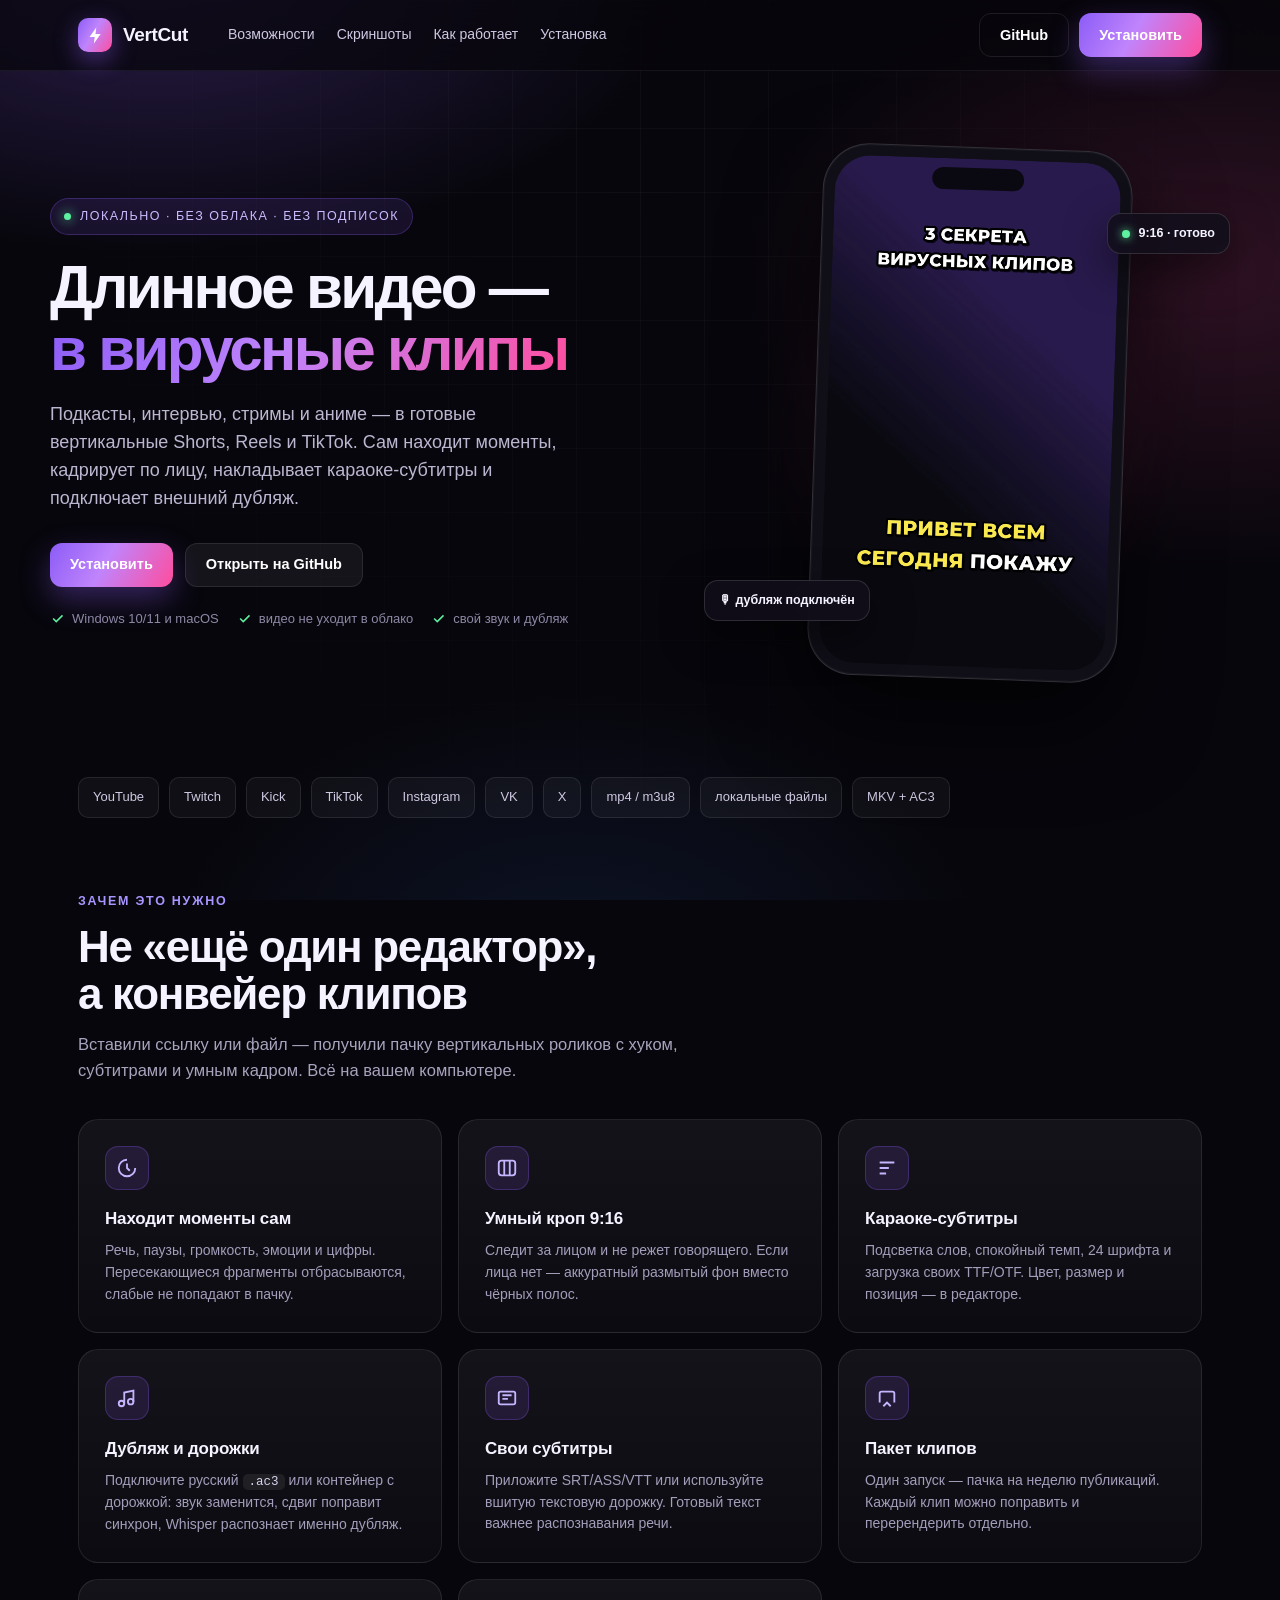
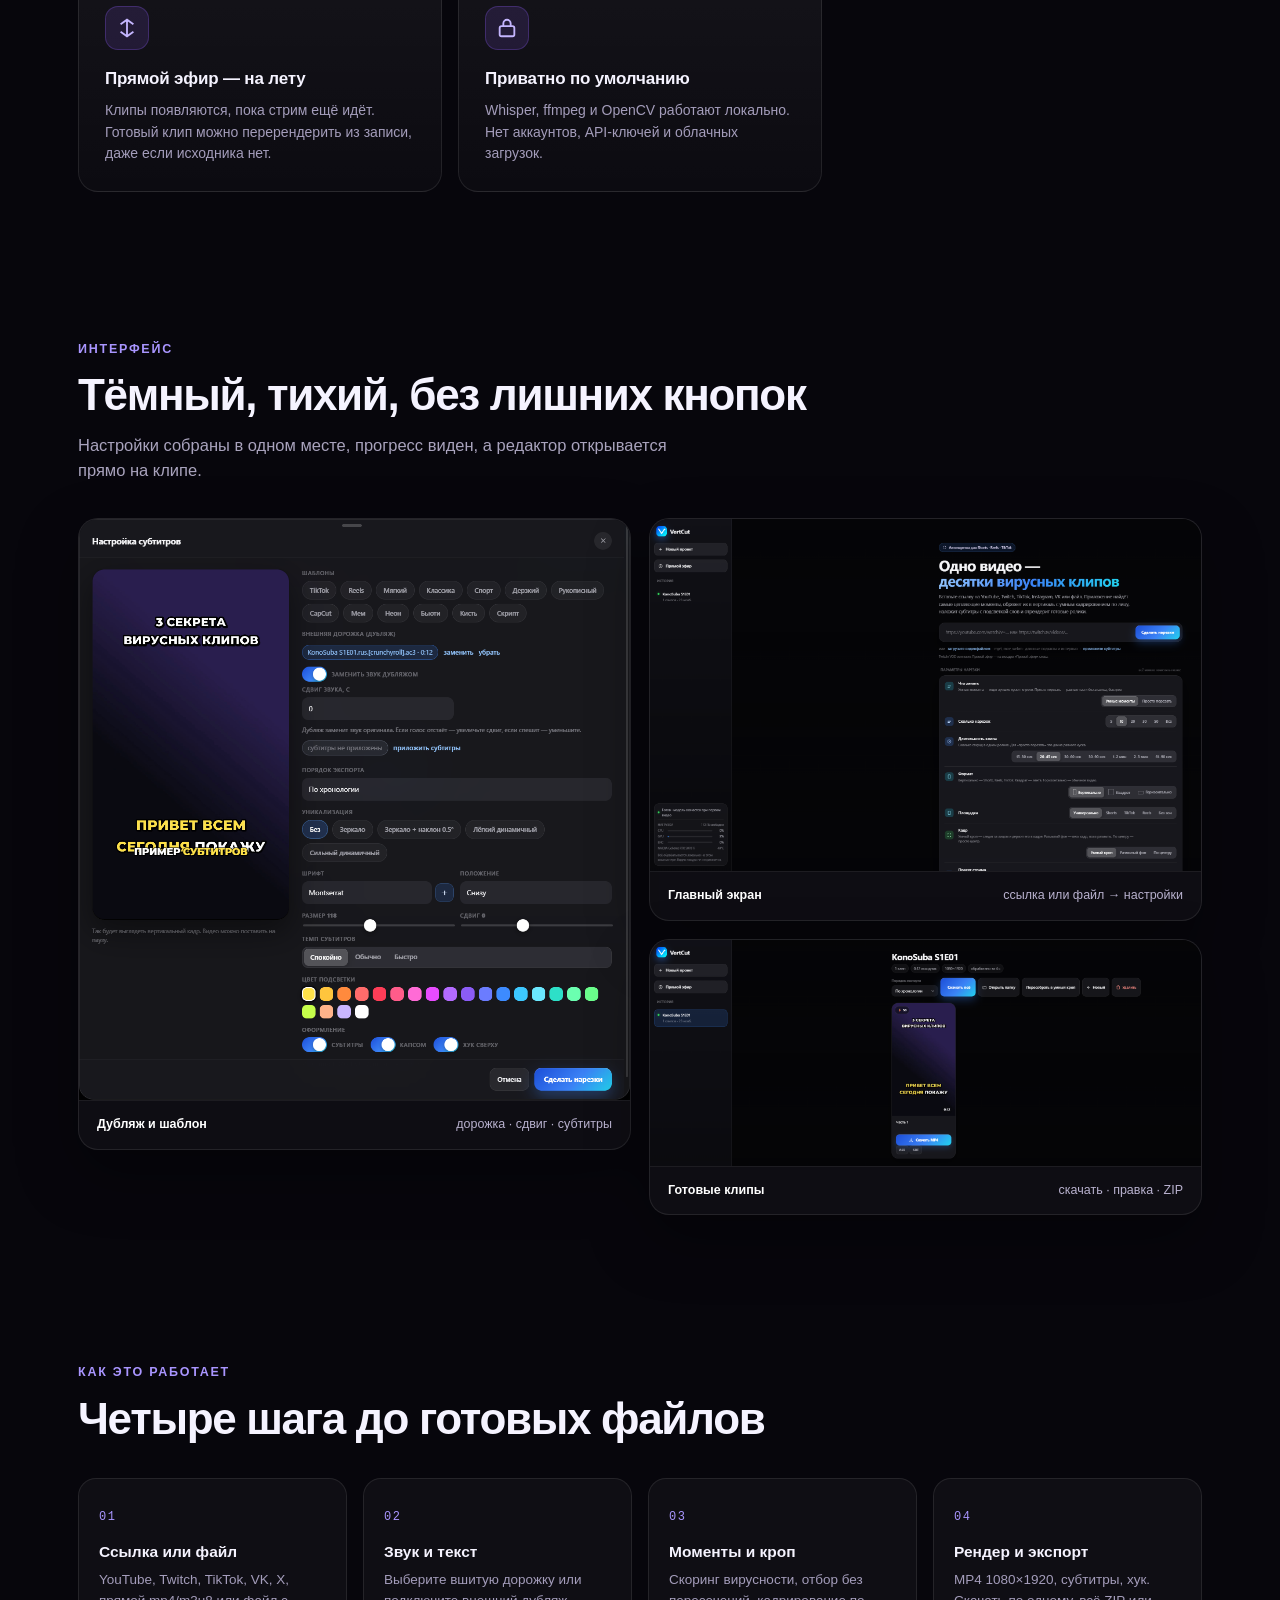
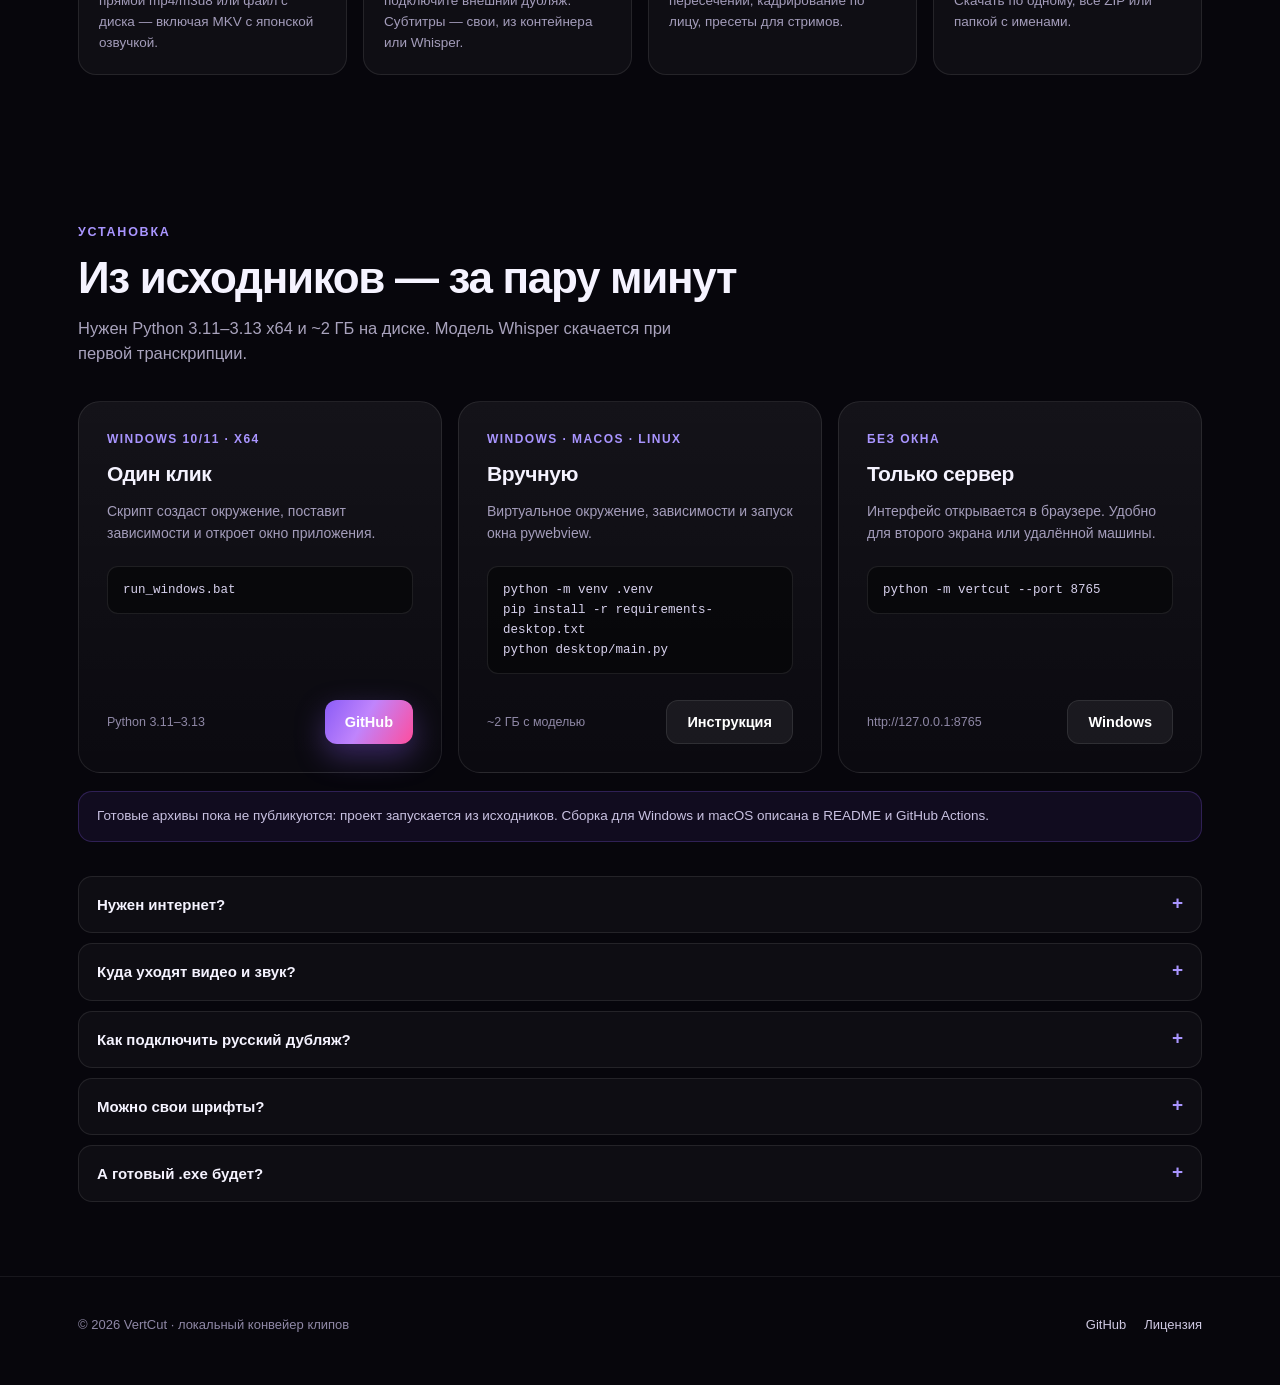
==== commit ace752c5: "Remove ViralCut branding and upstream leftovers" ====
--- a/docs/index.html
+++ b/docs/index.html
@@ -283,7 +283,6 @@
     <div style="display:flex;gap:18px;align-items:center;flex-wrap:wrap">
       <a href="https://github.com/sulinetz/vertcut">GitHub</a>
       <a href="https://github.com/sulinetz/vertcut/blob/main/LICENSE">Лицензия</a>
-      <a href="https://github.com/vanwild11/viralcut">Форк ViralCut</a>
     </div>
   </div>
 </footer>
